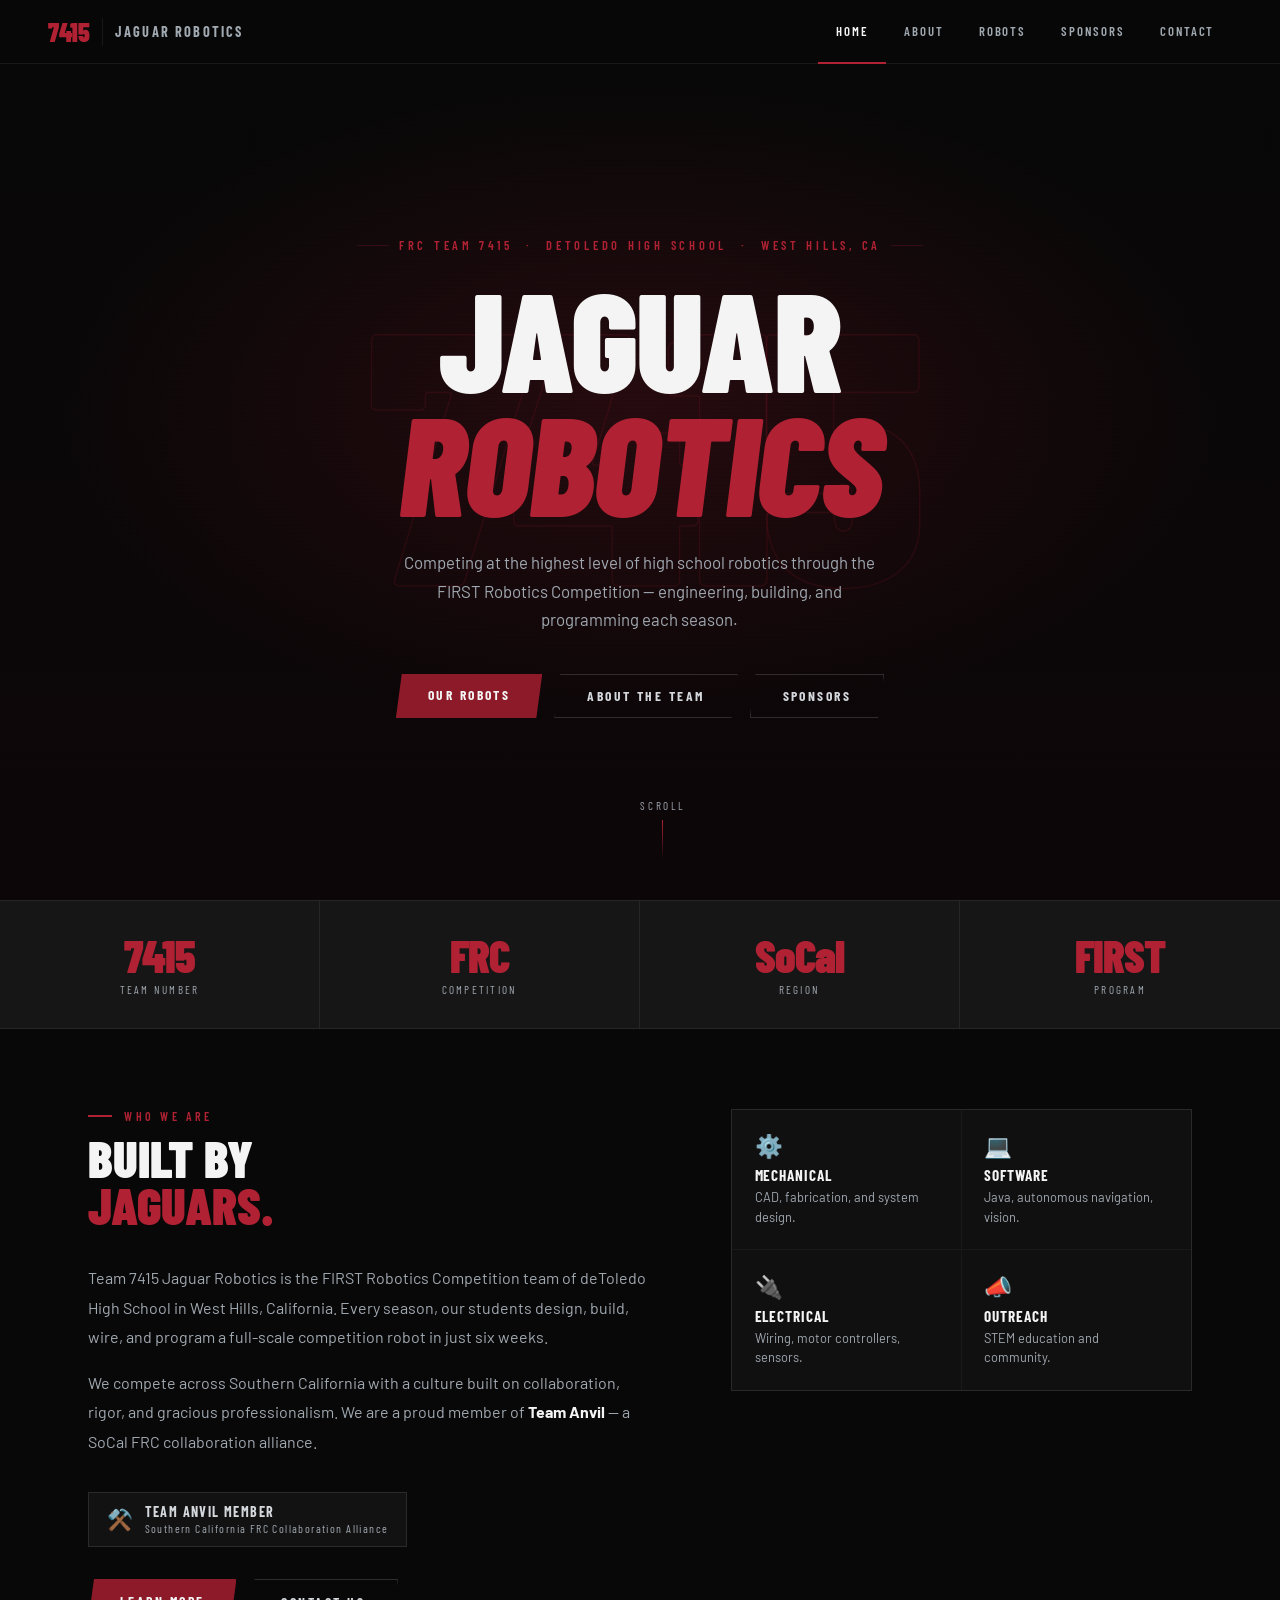
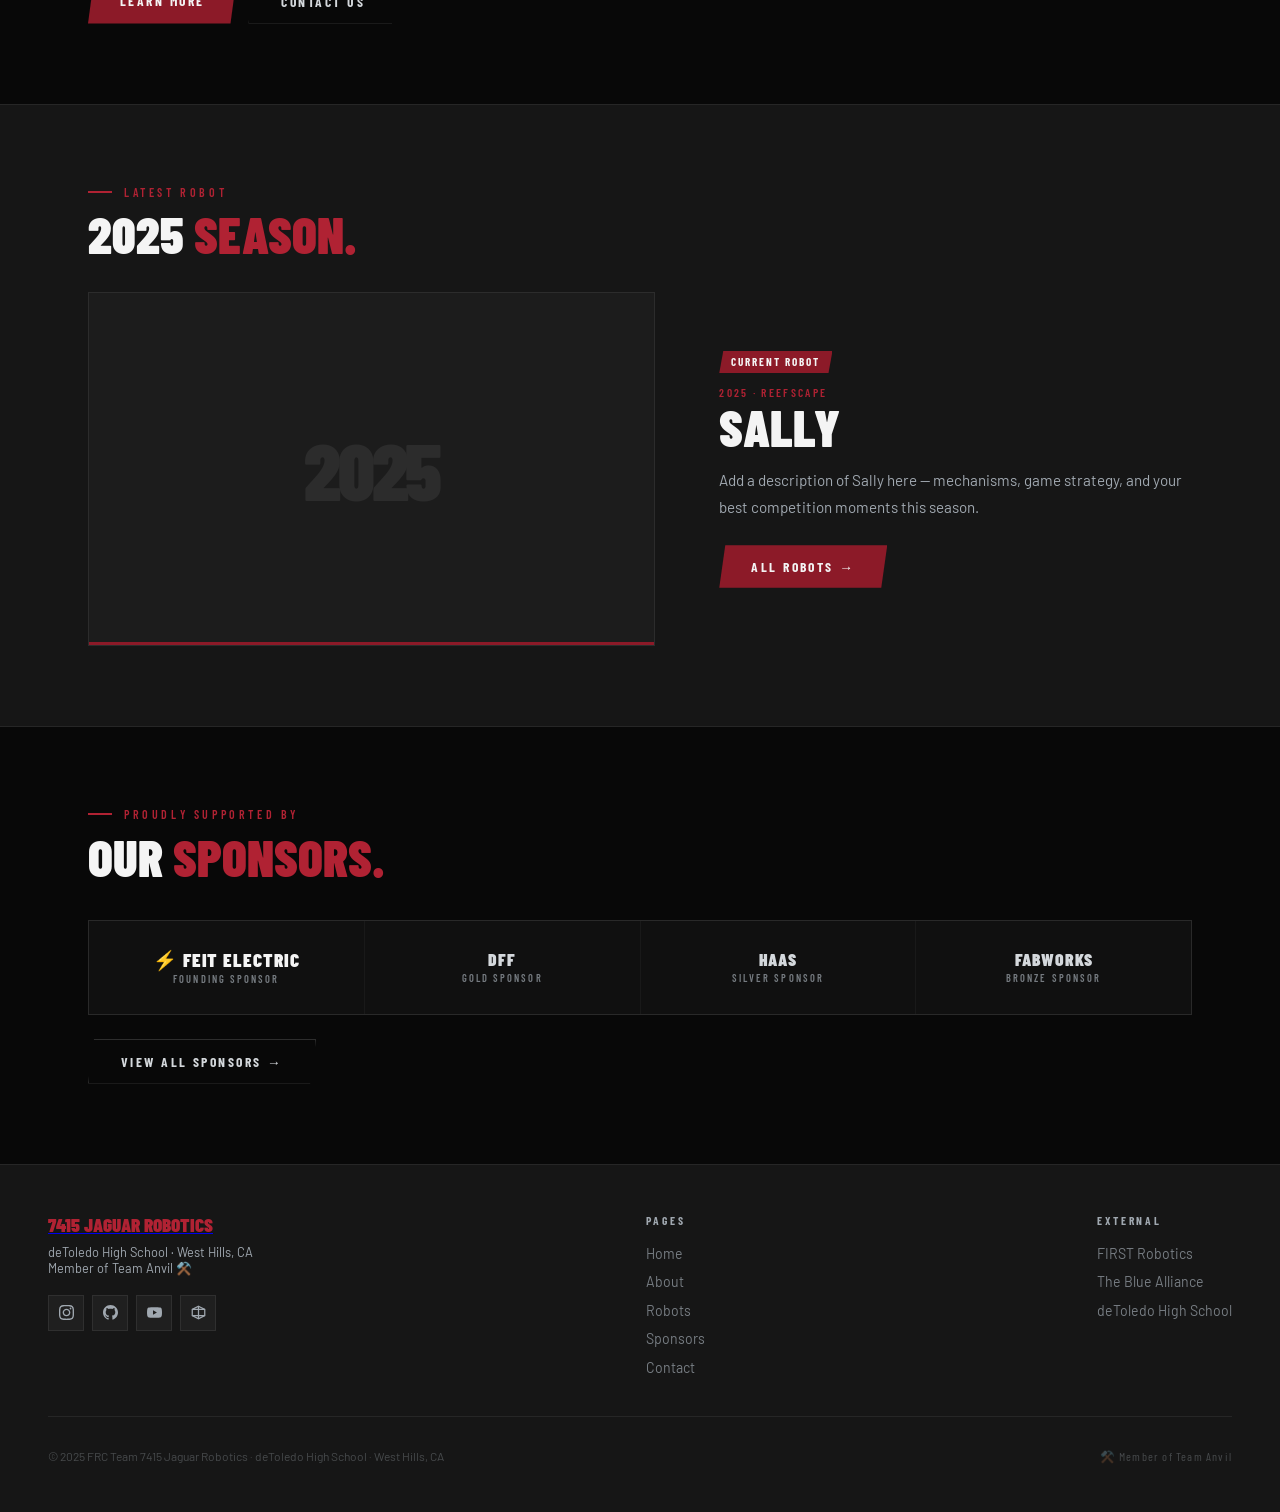
==== index.html @ 2a9f3447 "Add files via upload" ====
<!DOCTYPE html>
<html lang="en">
<head>
  <meta charset="UTF-8"/><meta name="viewport" content="width=device-width,initial-scale=1.0"/>
  <title>Team 7415 | Jaguar Robotics</title>
  <link rel="preconnect" href="https://fonts.googleapis.com">
  <link href="https://fonts.googleapis.com/css2?family=Barlow+Condensed:ital,wght@0,400;0,600;0,700;0,800;0,900;1,700&family=Barlow:wght@400;500;600&display=swap" rel="stylesheet">
  <link rel="stylesheet" href="style.css">
  <style>
    /* HERO */
    #hero { min-height:100vh; display:grid; place-items:center; position:relative; overflow:hidden; padding:8rem 2rem 5rem; }
    .hero-bg { position:absolute; inset:0; background:radial-gradient(ellipse 70% 55% at 50% 45%,rgba(140,26,40,0.22) 0%,transparent 65%),linear-gradient(180deg,#080808 0%,#0d0608 100%); }
    .hero-bg::after { content:''; position:absolute; inset:0; background:repeating-linear-gradient(0deg,transparent,transparent 2px,rgba(0,0,0,0.06) 2px,rgba(0,0,0,0.06) 4px); pointer-events:none; }
    .hero-ghost { position:absolute; top:50%; left:50%; transform:translate(-50%,-52%); font-family:'Barlow Condensed',sans-serif; font-weight:900; font-size:clamp(12rem,28vw,28rem); line-height:1; color:transparent; -webkit-text-stroke:1.5px rgba(140,26,40,0.18); pointer-events:none; user-select:none; letter-spacing:-0.04em; z-index:1; }
    .hero-inner { position:relative; z-index:2; text-align:center; max-width:1000px; }
    .hero-tag { display:inline-flex; align-items:center; gap:0.6rem; font-family:'Barlow Condensed',sans-serif; font-weight:600; font-size:0.78rem; letter-spacing:0.3em; text-transform:uppercase; color:var(--red-bright); margin-bottom:1.4rem; opacity:0; animation:up 0.7s 0.1s forwards; }
    .hero-tag::before,.hero-tag::after { content:''; flex:1; height:1px; background:var(--red-border); min-width:2rem; }
    .hero-h1 { font-family:'Barlow Condensed',sans-serif; font-weight:900; font-size:clamp(4rem,11vw,10rem); line-height:0.88; text-transform:uppercase; letter-spacing:-0.01em; margin-bottom:1.6rem; opacity:0; animation:up 0.7s 0.25s forwards; }
    .hero-h1 em { font-style:italic; color:var(--red-bright); display:block; }
    .hero-sub { font-size:1.05rem; color:var(--silver); max-width:480px; margin:0 auto 2.5rem; line-height:1.7; opacity:0; animation:up 0.7s 0.4s forwards; }
    .hero-btns { display:flex; gap:0.75rem; justify-content:center; flex-wrap:wrap; opacity:0; animation:up 0.7s 0.55s forwards; }
    .hero-scroll { position:absolute; bottom:2.5rem; left:50%; transform:translateX(-50%); display:flex; flex-direction:column; align-items:center; gap:0.5rem; opacity:0; animation:up 0.7s 1.1s forwards; z-index:2; }
    .hero-scroll span { font-family:'Barlow Condensed',sans-serif; font-size:0.7rem; letter-spacing:0.25em; text-transform:uppercase; color:var(--silver); }
    .scroll-line { width:1px; height:40px; background:linear-gradient(to bottom,var(--red-bright),transparent); animation:pulse 2s infinite; }
    @keyframes pulse { 0%,100%{opacity:.3;transform:scaleY(.8)} 50%{opacity:1;transform:scaleY(1)} }

    /* STATS BAR */
    .stats-bar { background:var(--surface); border-top:1px solid var(--line); border-bottom:1px solid var(--line); display:grid; grid-template-columns:repeat(4,1fr); }
    .stat-item { text-align:center; padding:2rem 1rem; border-right:1px solid var(--line); }
    .stat-item:last-child { border-right:none; }
    .stat-n { font-family:'Barlow Condensed',sans-serif; font-weight:900; font-size:2.8rem; color:var(--red-bright); line-height:1; letter-spacing:-0.02em; }
    .stat-l { font-family:'Barlow Condensed',sans-serif; font-size:0.7rem; letter-spacing:0.2em; text-transform:uppercase; color:var(--silver); margin-top:0.3rem; }

    /* ABOUT PREVIEW */
    .about-grid { display:grid; grid-template-columns:1.1fr 0.9fr; gap:5rem; align-items:start; }
    .about-body p { color:var(--silver); line-height:1.85; font-size:1rem; margin-bottom:1rem; }
    .about-body strong { color:var(--white); }
    .anvil-badge { display:inline-flex; align-items:center; gap:0.75rem; background:rgba(255,255,255,0.04); border:1px solid rgba(255,255,255,0.1); padding:0.7rem 1.1rem; margin-top:1.2rem; }
    .anvil-icon { font-size:1.3rem; }
    .anvil-text { font-family:'Barlow Condensed',sans-serif; font-weight:700; font-size:0.88rem; letter-spacing:0.1em; text-transform:uppercase; color:var(--silver-light); line-height:1.2; }
    .anvil-text small { display:block; font-weight:400; font-size:0.73rem; color:var(--silver); text-transform:none; }
    .quick-grid { display:grid; grid-template-columns:1fr 1fr; gap:1px; background:var(--line); border:1px solid var(--line); }
    .qcard { background:var(--dark); padding:1.4rem; transition:background 0.2s; }
    .qcard:hover { background:var(--surface2); }
    .q-icon { font-size:1.4rem; margin-bottom:0.4rem; }
    .q-name { font-family:'Barlow Condensed',sans-serif; font-weight:700; font-size:0.95rem; letter-spacing:0.06em; text-transform:uppercase; color:var(--white); margin-bottom:0.25rem; }
    .q-desc { font-size:0.8rem; color:var(--silver); line-height:1.5; }

    /* FEATURED ROBOT */
    .featured { display:grid; grid-template-columns:1.2fr 1fr; gap:4rem; align-items:center; }
    .feat-photo { width:100%; aspect-ratio:16/10; background:var(--surface2); border:1px solid var(--line); display:flex; align-items:center; justify-content:center; position:relative; overflow:hidden; }
    .feat-lbl { font-family:'Barlow Condensed',sans-serif; font-weight:900; font-size:5rem; color:var(--white); opacity:0.07; letter-spacing:-0.04em; }
    .feat-bar { position:absolute; bottom:0; left:0; right:0; height:3px; background:var(--red); }
    .feat-season { font-family:'Barlow Condensed',sans-serif; font-weight:600; font-size:0.72rem; letter-spacing:0.2em; text-transform:uppercase; color:var(--red-bright); margin-bottom:0.35rem; }
    .feat-name { font-family:'Barlow Condensed',sans-serif; font-weight:900; font-size:clamp(2.2rem,4vw,3.2rem); line-height:0.9; text-transform:uppercase; margin-bottom:1rem; }
    .feat-desc { color:var(--silver); line-height:1.8; font-size:0.95rem; margin-bottom:1.5rem; }
    .feat-badge { display:inline-block; font-family:'Barlow Condensed',sans-serif; font-weight:700; font-size:0.7rem; letter-spacing:0.18em; text-transform:uppercase; background:var(--red); color:var(--white); padding:0.28rem 0.75rem; margin-bottom:0.75rem; clip-path:polygon(4px 0%,100% 0%,calc(100% - 4px) 100%,0% 100%); }

    /* SPONSOR STRIP */
    .sponsor-strip { display:flex; flex-wrap:wrap; gap:1px; background:var(--line); border:1px solid var(--line); margin-top:2.5rem; }
    .sp-chip { background:var(--dark); flex:1; min-width:140px; padding:1.8rem 1rem; display:flex; align-items:center; justify-content:center; transition:background 0.2s; }
    .sp-chip:hover { background:var(--surface2); }

    /* Sponsor logo wordmarks */
    .sp-wordmark { font-family:'Barlow Condensed',sans-serif; font-weight:900; font-size:1.1rem; letter-spacing:0.05em; text-transform:uppercase; color:var(--silver-light); text-align:center; line-height:1.1; }
    .sp-wordmark .sp-sub { display:block; font-size:0.65rem; font-weight:600; letter-spacing:0.2em; color:var(--silver); opacity:0.7; margin-top:0.2rem; }
    .sp-chip.feit .sp-wordmark { color:var(--white); font-size:1.2rem; }
    .sp-chip.feit .sp-wordmark::before { content:'⚡ '; color:var(--red-bright); }

    @media (max-width:900px) {
      .about-grid,.featured { grid-template-columns:1fr; gap:3rem; }
      .stats-bar { grid-template-columns:repeat(2,1fr); }
      .stat-item:nth-child(2) { border-right:none; }
    }
  </style>
</head>
<body>

<section id="hero">
  <div class="hero-bg"></div>
  <div class="hero-ghost">7415</div>
  <div class="hero-inner">
    <div class="hero-tag">FRC Team 7415 &nbsp;·&nbsp; deToledo High School &nbsp;·&nbsp; West Hills, CA</div>
    <h1 class="hero-h1">Jaguar<em>Robotics</em></h1>
    <p class="hero-sub">Competing at the highest level of high school robotics through the FIRST Robotics Competition — engineering, building, and programming each season.</p>
    <div class="hero-btns">
      <a href="robots.html" class="btn btn-red">Our Robots</a>
      <a href="about.html" class="btn btn-ghost">About the Team</a>
      <a href="sponsors.html" class="btn btn-ghost">Sponsors</a>
    </div>
  </div>
  <div class="hero-scroll"><span>Scroll</span><div class="scroll-line"></div></div>
</section>

<div class="stats-bar">
  <div class="stat-item"><div class="stat-n">7415</div><div class="stat-l">Team Number</div></div>
  <div class="stat-item"><div class="stat-n">FRC</div><div class="stat-l">Competition</div></div>
  <div class="stat-item"><div class="stat-n">SoCal</div><div class="stat-l">Region</div></div>
  <div class="stat-item"><div class="stat-n">FIRST</div><div class="stat-l">Program</div></div>
</div>

<!-- ABOUT PREVIEW -->
<div class="section">
  <div class="wrap">
    <div class="about-grid">
      <div class="reveal">
        <p class="eyebrow">Who We Are</p>
        <h2 class="sh">Built by<br><span class="r">Jaguars.</span></h2>
        <br>
        <div class="about-body">
          <p>Team 7415 Jaguar Robotics is the FIRST Robotics Competition team of deToledo High School in West Hills, California. Every season, our students design, build, wire, and program a full-scale competition robot in just six weeks.</p>
          <p>We compete across Southern California with a culture built on collaboration, rigor, and gracious professionalism. We are a proud member of <strong>Team Anvil</strong> — a SoCal FRC collaboration alliance.</p>
          <div class="anvil-badge">
            <div class="anvil-icon">⚒️</div>
            <div class="anvil-text">Team Anvil Member<small>Southern California FRC Collaboration Alliance</small></div>
          </div>
        </div>
        <div style="display:flex;gap:0.75rem;margin-top:2rem;flex-wrap:wrap;">
          <a href="about.html" class="btn btn-red">Learn More</a>
          <a href="contact.html" class="btn btn-ghost">Contact Us</a>
        </div>
      </div>
      <div class="quick-grid reveal">
        <div class="qcard"><div class="q-icon">⚙️</div><div class="q-name">Mechanical</div><div class="q-desc">CAD, fabrication, and system design.</div></div>
        <div class="qcard"><div class="q-icon">💻</div><div class="q-name">Software</div><div class="q-desc">Java, autonomous navigation, vision.</div></div>
        <div class="qcard"><div class="q-icon">🔌</div><div class="q-name">Electrical</div><div class="q-desc">Wiring, motor controllers, sensors.</div></div>
        <div class="qcard"><div class="q-icon">📣</div><div class="q-name">Outreach</div><div class="q-desc">STEM education and community.</div></div>
      </div>
    </div>
  </div>
</div>

<!-- FEATURED ROBOT -->
<div class="section alt">
  <div class="wrap">
    <div class="reveal">
      <p class="eyebrow">Latest Robot</p>
      <h2 class="sh">2025 <span class="r">Season.</span></h2>
    </div>
    <br>
    <div class="featured reveal">
      <div class="feat-photo"><div class="feat-lbl">2025</div><div class="feat-bar"></div></div>
      <div>
        <span class="feat-badge">Current Robot</span>
        <div class="feat-season">2025 · Reefscape</div>
        <div class="feat-name">Sally</div>
        <p class="feat-desc">Add a description of Sally here — mechanisms, game strategy, and your best competition moments this season.</p>
        <a href="robots.html" class="btn btn-red">All Robots →</a>
      </div>
    </div>
  </div>
</div>

<!-- SPONSOR STRIP -->
<div class="section">
  <div class="wrap">
    <div class="reveal">
      <p class="eyebrow">Proudly Supported By</p>
      <h2 class="sh">Our <span class="r">Sponsors.</span></h2>
    </div>
    <div class="sponsor-strip reveal">
      <div class="sp-chip feit">
        <div class="sp-wordmark">FEIT Electric<span class="sp-sub">Founding Sponsor</span></div>
      </div>
      <div class="sp-chip">
        <div class="sp-wordmark">DFF<span class="sp-sub">Gold Sponsor</span></div>
      </div>
      <div class="sp-chip">
        <div class="sp-wordmark">Haas<span class="sp-sub">Silver Sponsor</span></div>
      </div>
      <div class="sp-chip">
        <div class="sp-wordmark">Fabworks<span class="sp-sub">Bronze Sponsor</span></div>
      </div>
    </div>
    <div style="margin-top:1.5rem">
      <a href="sponsors.html" class="btn btn-ghost">View All Sponsors →</a>
    </div>
  </div>
</div>

<script src="shared.js"></script>
</body>
</html>
---- style.css ----
/* ─── TOKENS ─── */
:root {
  --red: #8C1A28; --red-bright: #B02233;
  --red-dim: rgba(140,26,40,0.15); --red-border: rgba(140,26,40,0.3);
  --silver: #A0A8B0; --silver-light: #D4D8DC;
  --black: #080808; --dark: #101010; --surface: #161616; --surface2: #1C1C1C;
  --white: #F4F4F4; --line: rgba(255,255,255,0.07);
  --gold: #C9A84C;
}
*, *::before, *::after { margin: 0; padding: 0; box-sizing: border-box; }
html { scroll-behavior: smooth; }
body { font-family: 'Barlow', sans-serif; background: var(--black); color: var(--white); overflow-x: hidden; }

/* ─── NAV ─── */
nav {
  position: fixed; top: 0; left: 0; right: 0; z-index: 200;
  height: 64px; display: flex; align-items: center; justify-content: space-between;
  padding: 0 3rem; background: rgba(8,8,8,0.96); backdrop-filter: blur(20px);
  border-bottom: 1px solid var(--line);
}
.nav-left { display: flex; align-items: center; gap: 0.75rem; text-decoration: none; }
.nav-logo-img { height: 36px; width: auto; object-fit: contain; }
.nav-sep { width: 1px; height: 28px; background: var(--line); }
.nav-name { font-family: 'Barlow Condensed', sans-serif; font-weight: 700; font-size: 0.9rem; letter-spacing: 0.15em; text-transform: uppercase; color: var(--silver); }
.nav-links { display: flex; list-style: none; }
.nav-links a {
  font-family: 'Barlow Condensed', sans-serif; font-weight: 600; font-size: 0.8rem;
  letter-spacing: 0.15em; text-transform: uppercase; color: var(--silver);
  text-decoration: none; padding: 0 1.1rem; height: 64px; display: flex; align-items: center;
  border-bottom: 2px solid transparent; transition: color 0.2s, border-color 0.2s;
}
.nav-links a:hover, .nav-links a.active { color: var(--white); border-bottom-color: var(--red-bright); }
.nav-mobile-btn { display: none; background: none; border: none; color: var(--silver); font-size: 1.5rem; cursor: pointer; }

/* ─── PAGE HEADER ─── */
.page-header { padding: 9rem 3rem 4.5rem; max-width: 1200px; margin: 0 auto; border-bottom: 1px solid var(--line); }
.page-header h1 { font-family: 'Barlow Condensed', sans-serif; font-weight: 900; font-size: clamp(3.5rem, 7vw, 6rem); line-height: 0.9; text-transform: uppercase; }
.page-header h1 .r { color: var(--red-bright); }

/* ─── SHARED ─── */
.wrap { max-width: 1200px; margin: 0 auto; padding: 0 3rem; }
.section { padding: 5rem 0; }
.section.alt { background: var(--surface); border-top: 1px solid var(--line); border-bottom: 1px solid var(--line); }

.eyebrow { font-family: 'Barlow Condensed', sans-serif; font-weight: 600; font-size: 0.75rem; letter-spacing: 0.3em; text-transform: uppercase; color: var(--red-bright); margin-bottom: 0.7rem; display: flex; align-items: center; gap: 0.75rem; }
.eyebrow::before { content: ''; width: 24px; height: 2px; background: var(--red-bright); flex-shrink: 0; }
.sh { font-family: 'Barlow Condensed', sans-serif; font-weight: 900; font-size: clamp(2.5rem, 4vw, 3.8rem); line-height: 0.92; text-transform: uppercase; margin-bottom: 1rem; }
.sh .r { color: var(--red-bright); }

/* ─── BUTTONS ─── */
.btn { font-family: 'Barlow Condensed', sans-serif; font-weight: 700; font-size: 0.85rem; letter-spacing: 0.18em; text-transform: uppercase; padding: 0.8rem 2rem; text-decoration: none; cursor: pointer; border: none; transition: all 0.2s; clip-path: polygon(6px 0%,100% 0%,calc(100% - 6px) 100%,0% 100%); display: inline-block; }
.btn-red { background: var(--red); color: var(--white); }
.btn-red:hover { background: var(--red-bright); transform: translateY(-2px); }
.btn-ghost { background: transparent; color: var(--silver-light); border: 1px solid rgba(255,255,255,0.15); }
.btn-ghost:hover { border-color: var(--red-bright); color: var(--white); transform: translateY(-2px); }

/* ─── FOOTER ─── */
footer { background: var(--surface); border-top: 1px solid var(--line); padding: 3rem; }
.footer-inner { max-width: 1200px; margin: 0 auto; }
.footer-top { display: flex; justify-content: space-between; align-items: flex-start; flex-wrap: wrap; gap: 2.5rem; padding-bottom: 2.5rem; border-bottom: 1px solid var(--line); margin-bottom: 2rem; }
.footer-logo-img { height: 32px; width: auto; object-fit: contain; filter: brightness(0) invert(1); opacity: 0.7; }
.footer-tagline { font-size: 0.8rem; color: var(--silver); margin-top: 0.5rem; }
.footer-socials { display: flex; gap: 0.5rem; margin-top: 1.2rem; }
.social-btn { width: 36px; height: 36px; background: rgba(255,255,255,0.04); border: 1px solid var(--line); display: flex; align-items: center; justify-content: center; text-decoration: none; color: var(--silver); transition: all 0.2s; }
.social-btn:hover { background: var(--red-dim); border-color: var(--red-border); color: var(--white); }
.footer-nav-group h4 { font-family: 'Barlow Condensed', sans-serif; font-weight: 700; font-size: 0.72rem; letter-spacing: 0.25em; text-transform: uppercase; color: var(--silver); margin-bottom: 1rem; }
.footer-nav-group ul { list-style: none; display: flex; flex-direction: column; gap: 0.6rem; }
.footer-nav-group a { font-size: 0.88rem; color: rgba(160,168,176,0.7); text-decoration: none; transition: color 0.2s; }
.footer-nav-group a:hover { color: var(--white); }
.footer-bottom { display: flex; justify-content: space-between; align-items: center; flex-wrap: wrap; gap: 1rem; }
.footer-copy { font-size: 0.75rem; color: rgba(160,168,176,0.35); }
.footer-anvil { font-family: 'Barlow Condensed', sans-serif; font-size: 0.75rem; letter-spacing: 0.1em; color: rgba(160,168,176,0.35); }

/* ─── REVEAL ─── */
.reveal { opacity: 0; transform: translateY(28px); transition: opacity 0.65s ease, transform 0.65s ease; }
.reveal.in { opacity: 1; transform: none; }
@keyframes up { from{opacity:0;transform:translateY(20px)} to{opacity:1;transform:none} }

/* ─── RESPONSIVE ─── */
@media (max-width: 900px) {
  nav { padding: 0 1.5rem; }
  .nav-links { display: none; position: absolute; top: 64px; left: 0; right: 0; background: rgba(8,8,8,0.98); flex-direction: column; border-bottom: 1px solid var(--line); }
  .nav-links.open { display: flex; }
  .nav-links a { height: 50px; padding: 0 1.5rem; border-bottom: 1px solid var(--line); border-left: 3px solid transparent; }
  .nav-links a.active, .nav-links a:hover { border-left-color: var(--red-bright); border-bottom-color: var(--line); }
  .nav-mobile-btn { display: block; }
  .wrap { padding: 0 1.5rem; }
  .page-header { padding: 8rem 1.5rem 4rem; }
  .footer-top { flex-direction: column; }
  .footer-bottom { flex-direction: column; align-items: flex-start; }
}
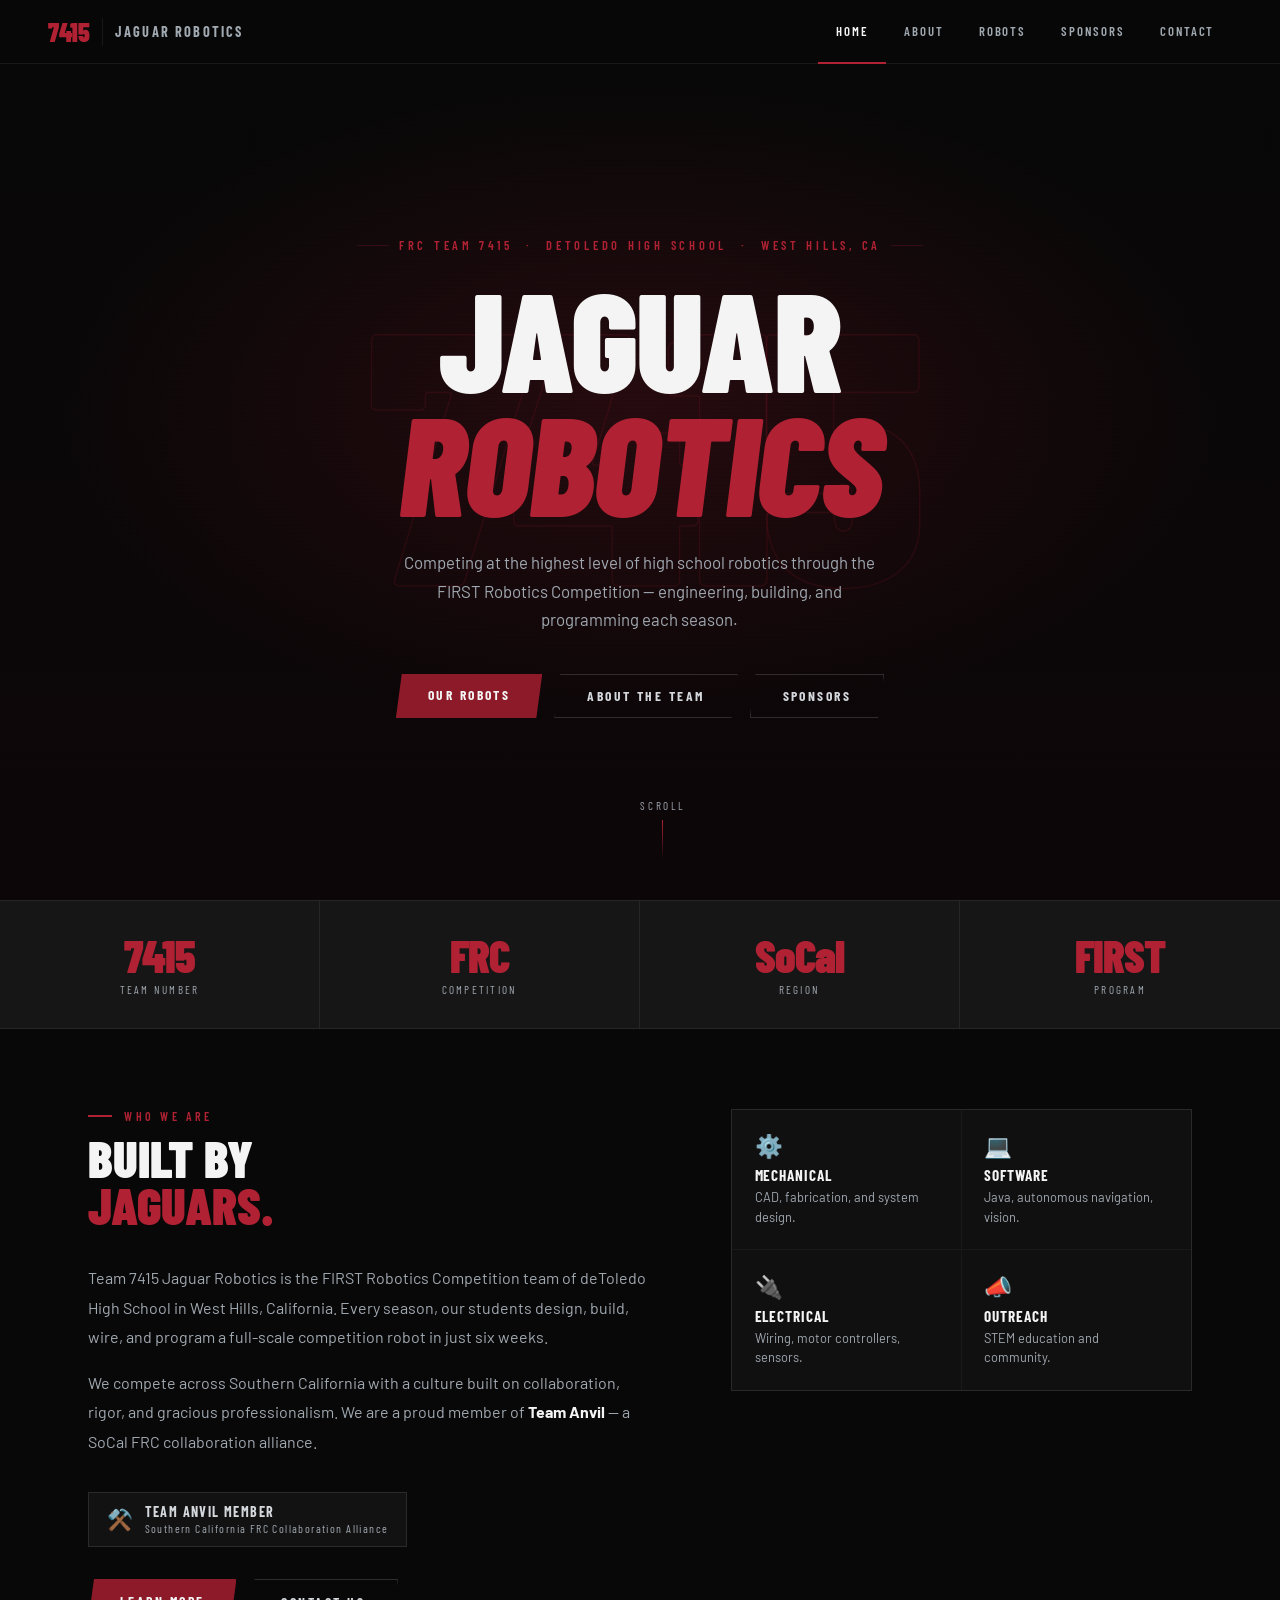
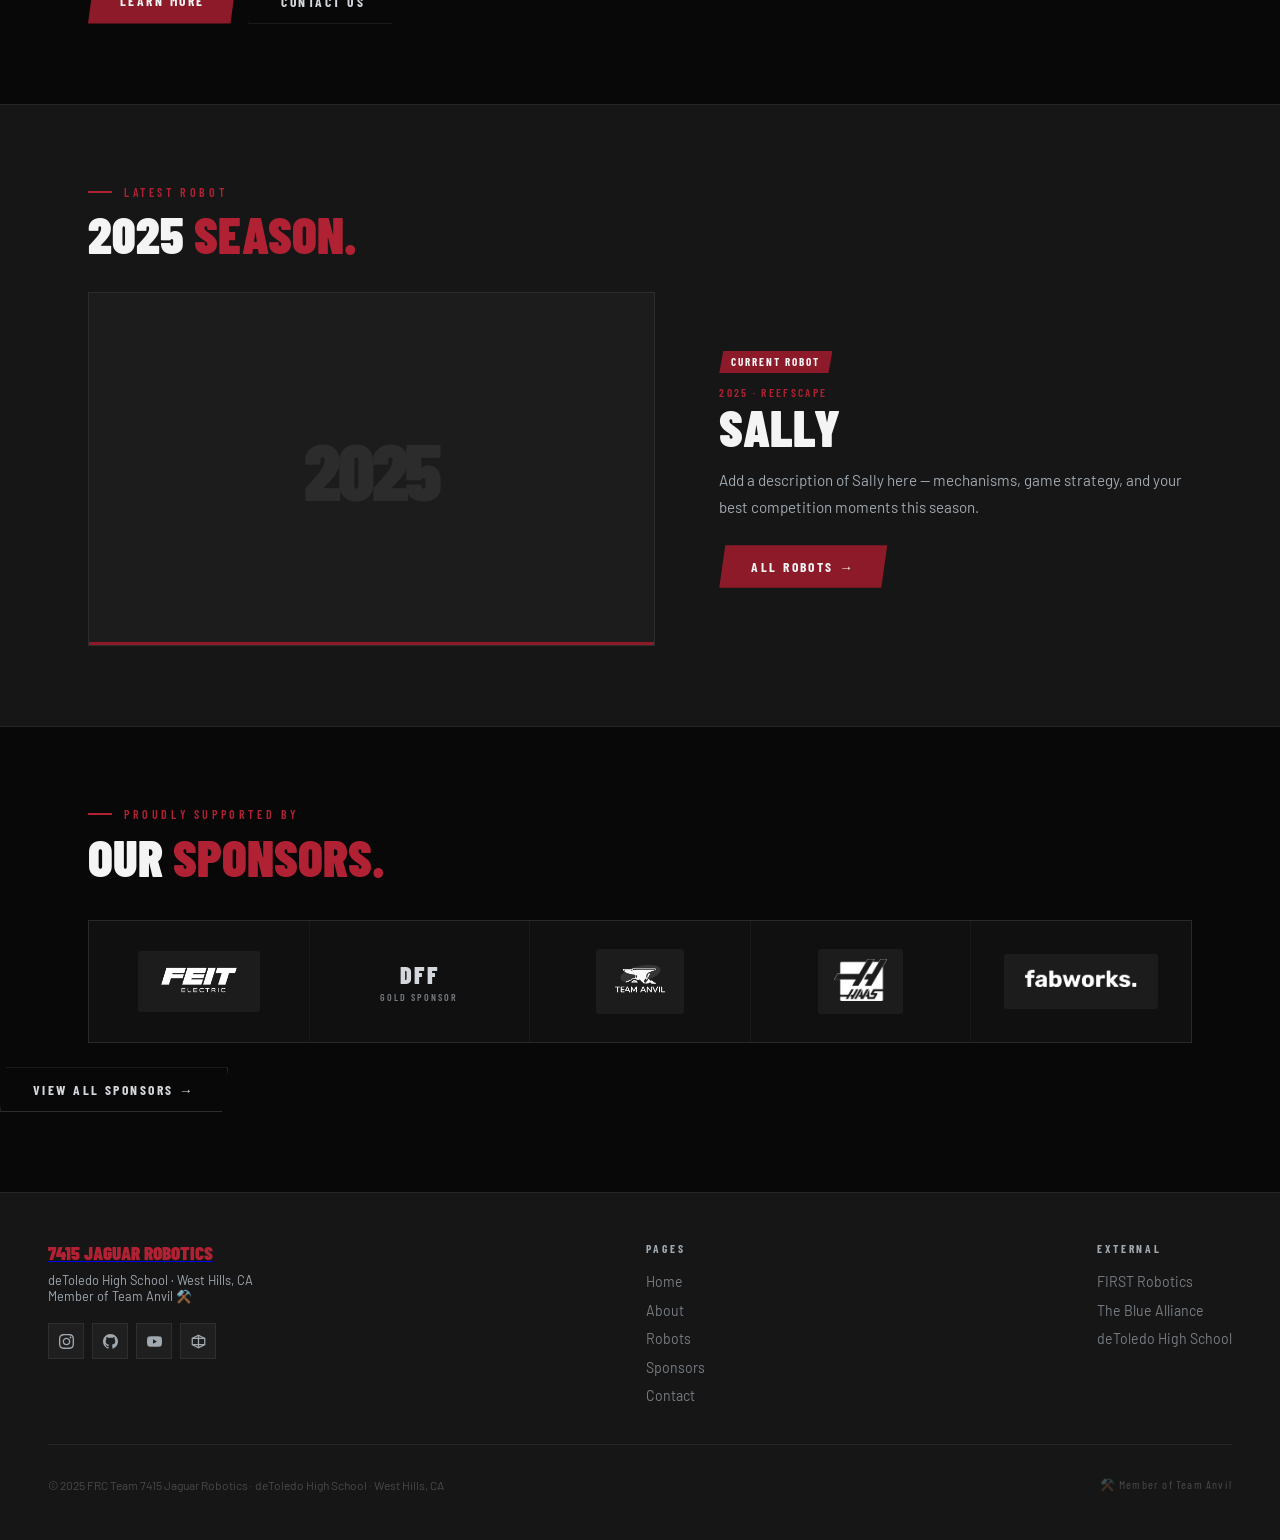
==== commit 3379676a: "Add files via upload" ====
--- a/index.html
+++ b/index.html
@@ -159,18 +159,22 @@
       <h2 class="sh">Our <span class="r">Sponsors.</span></h2>
     </div>
     <div class="sponsor-strip reveal">
-      <div class="sp-chip feit">
-        <div class="sp-wordmark">FEIT Electric<span class="sp-sub">Founding Sponsor</span></div>
+      <div class="sp-chip" style="background:var(--dark)">
+        <div style="background:rgba(255,255,255,0.05);border-radius:3px;padding:0.6rem 1rem"><img src="[data-uri]" alt="FEIT Electric" style="max-height:38px;max-width:150px;object-fit:contain"></div>
       </div>
-      <div class="sp-chip">
-        <div class="sp-wordmark">DFF<span class="sp-sub">Gold Sponsor</span></div>
+      <div class="sp-chip" style="background:var(--dark)">
+        <div style="font-family:'Barlow Condensed',sans-serif;font-weight:900;font-size:1.5rem;letter-spacing:0.1em;color:var(--silver-light);text-align:center">DFF<span style="display:block;font-size:0.62rem;font-weight:600;letter-spacing:0.2em;color:var(--silver);opacity:0.7;margin-top:0.15rem;text-transform:uppercase">Gold Sponsor</span></div>
       </div>
-      <div class="sp-chip">
-        <div class="sp-wordmark">Haas<span class="sp-sub">Silver Sponsor</span></div>
+      <div class="sp-chip" style="background:var(--dark)">
+        <div style="background:rgba(255,255,255,0.05);border-radius:3px;padding:0.6rem 1rem"><img src="[data-uri]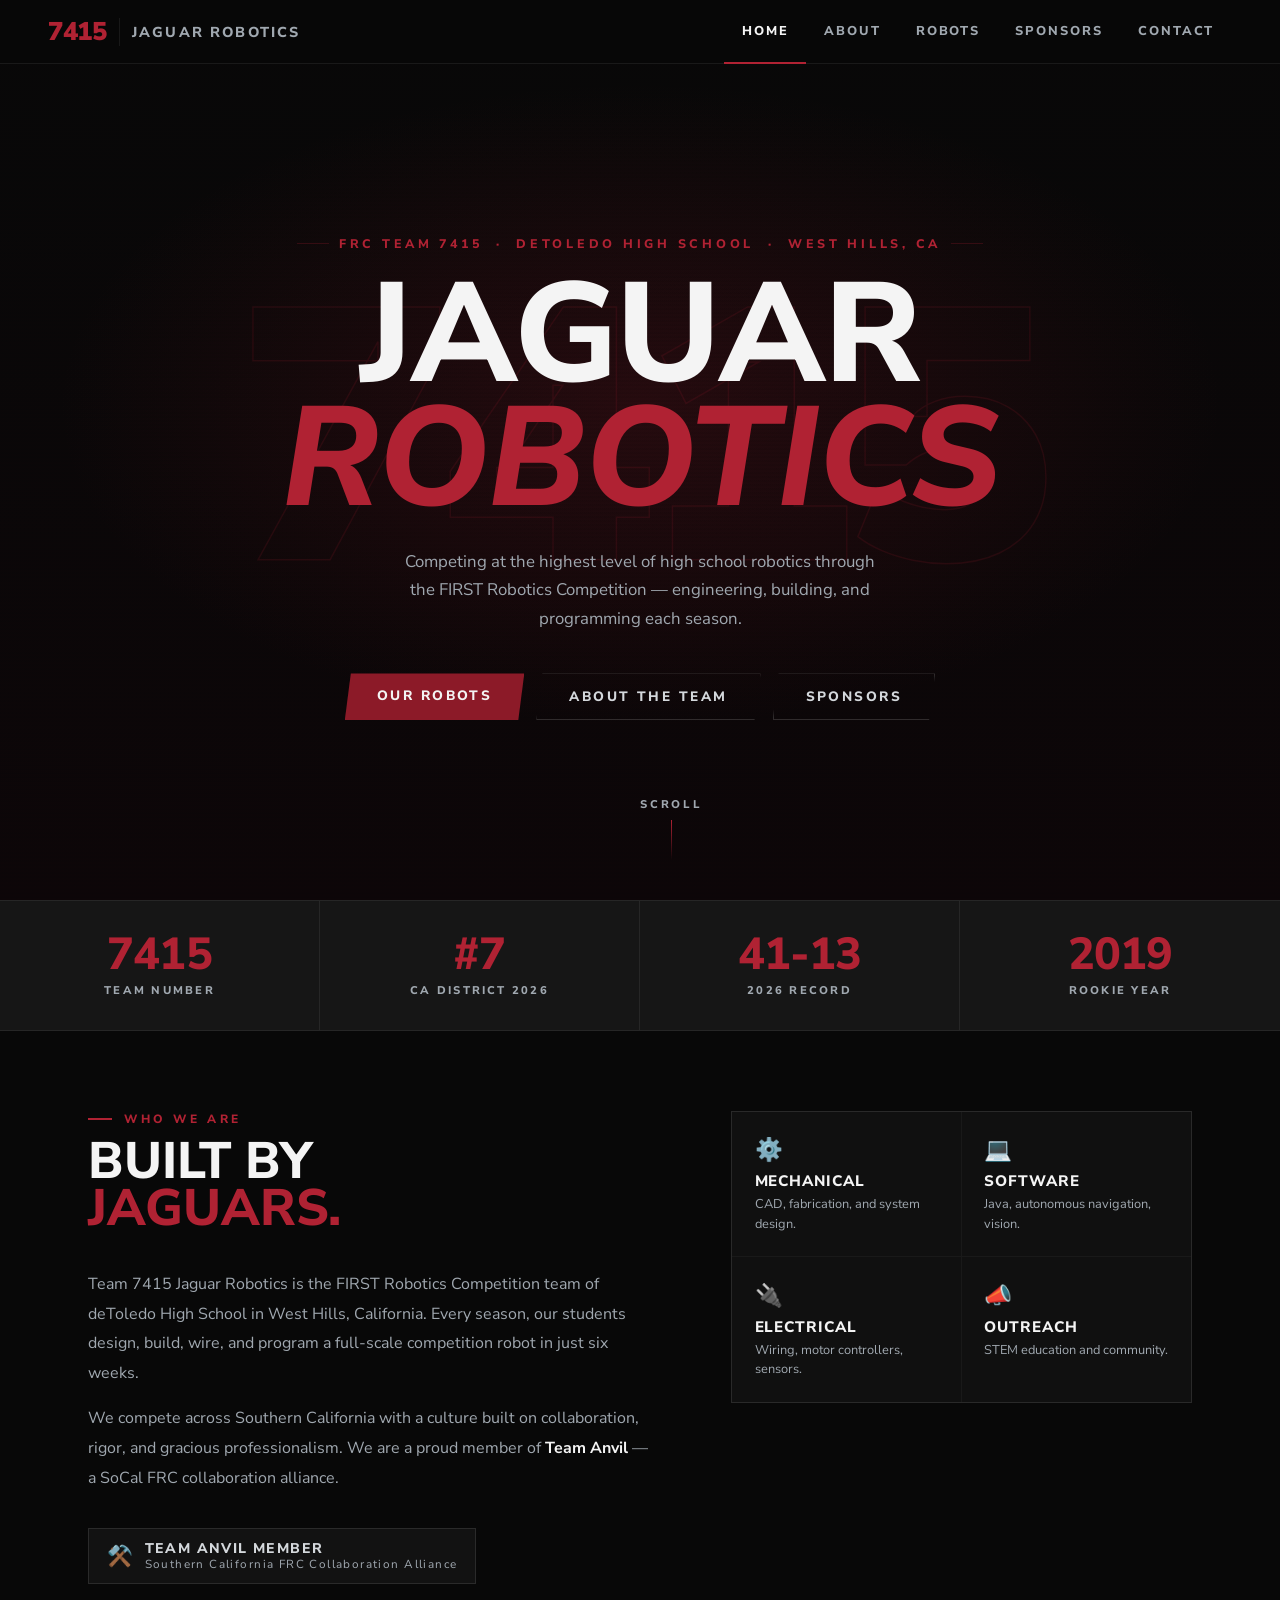
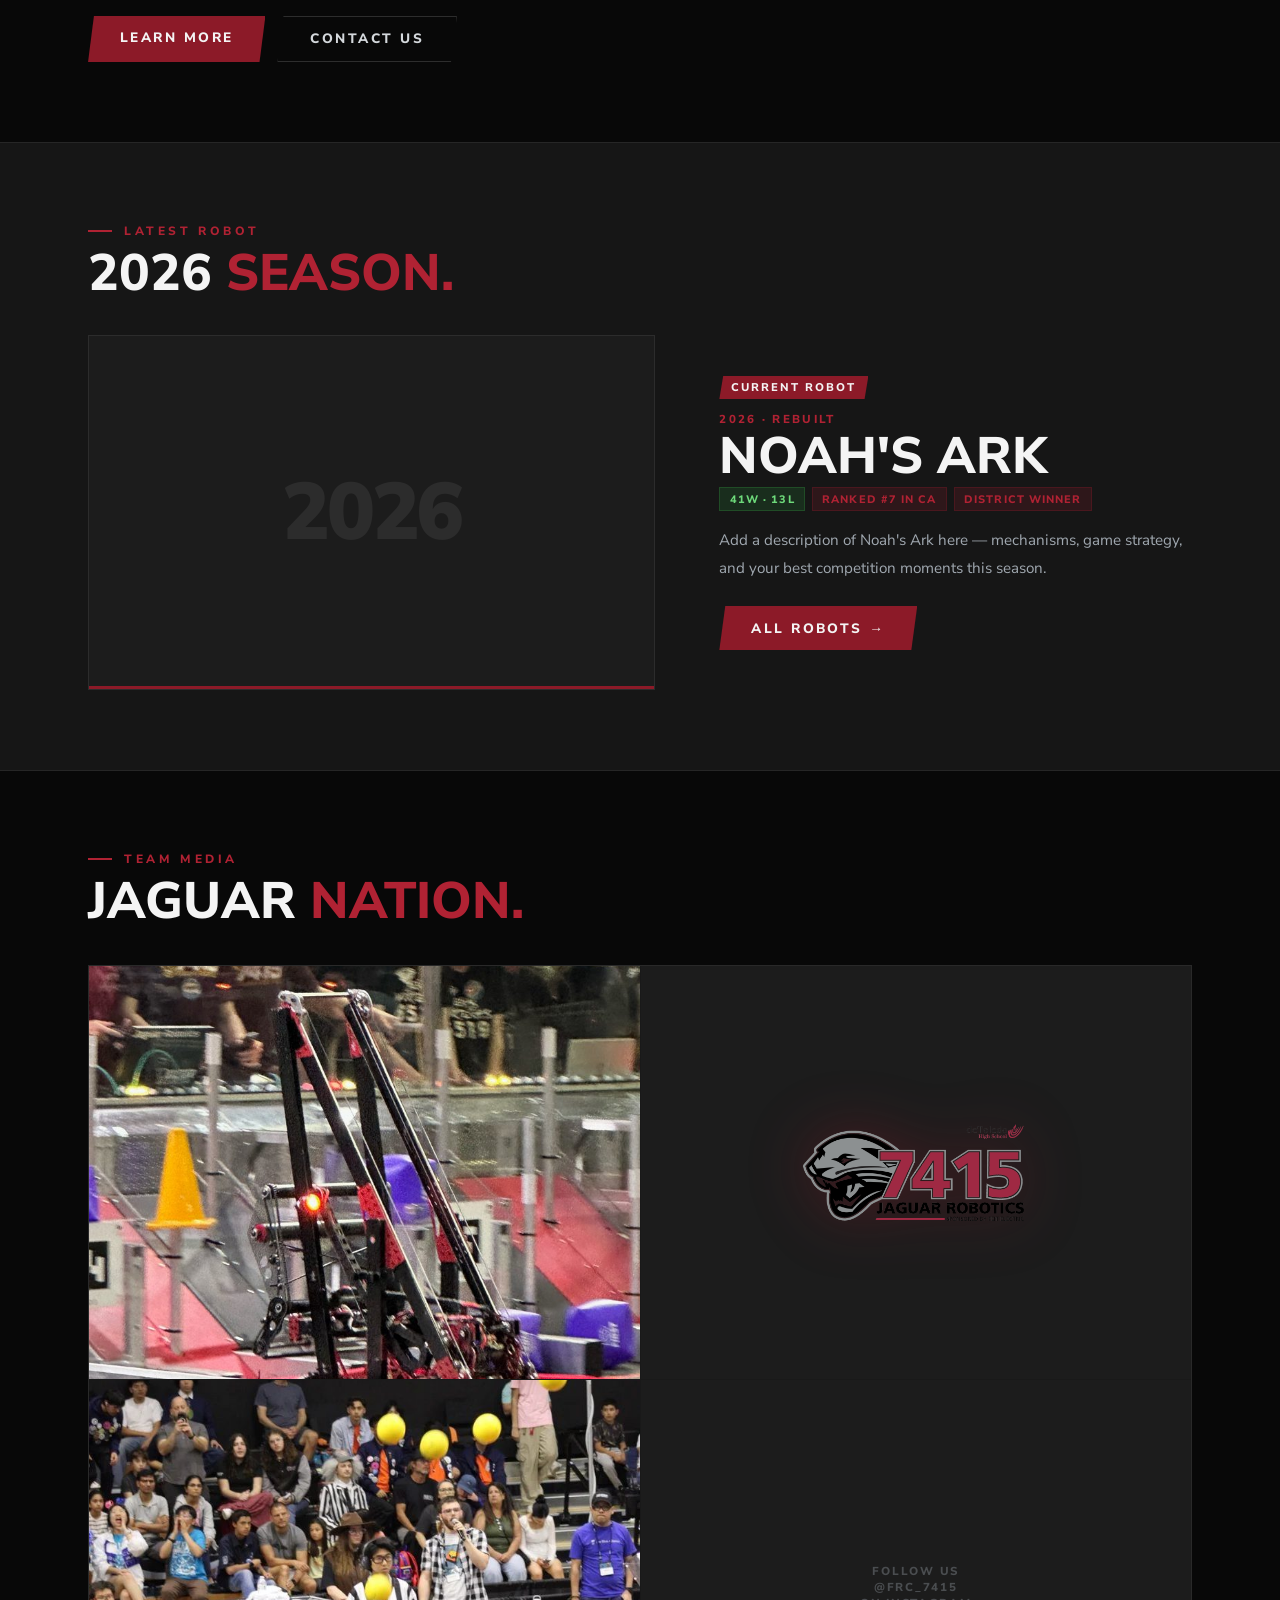
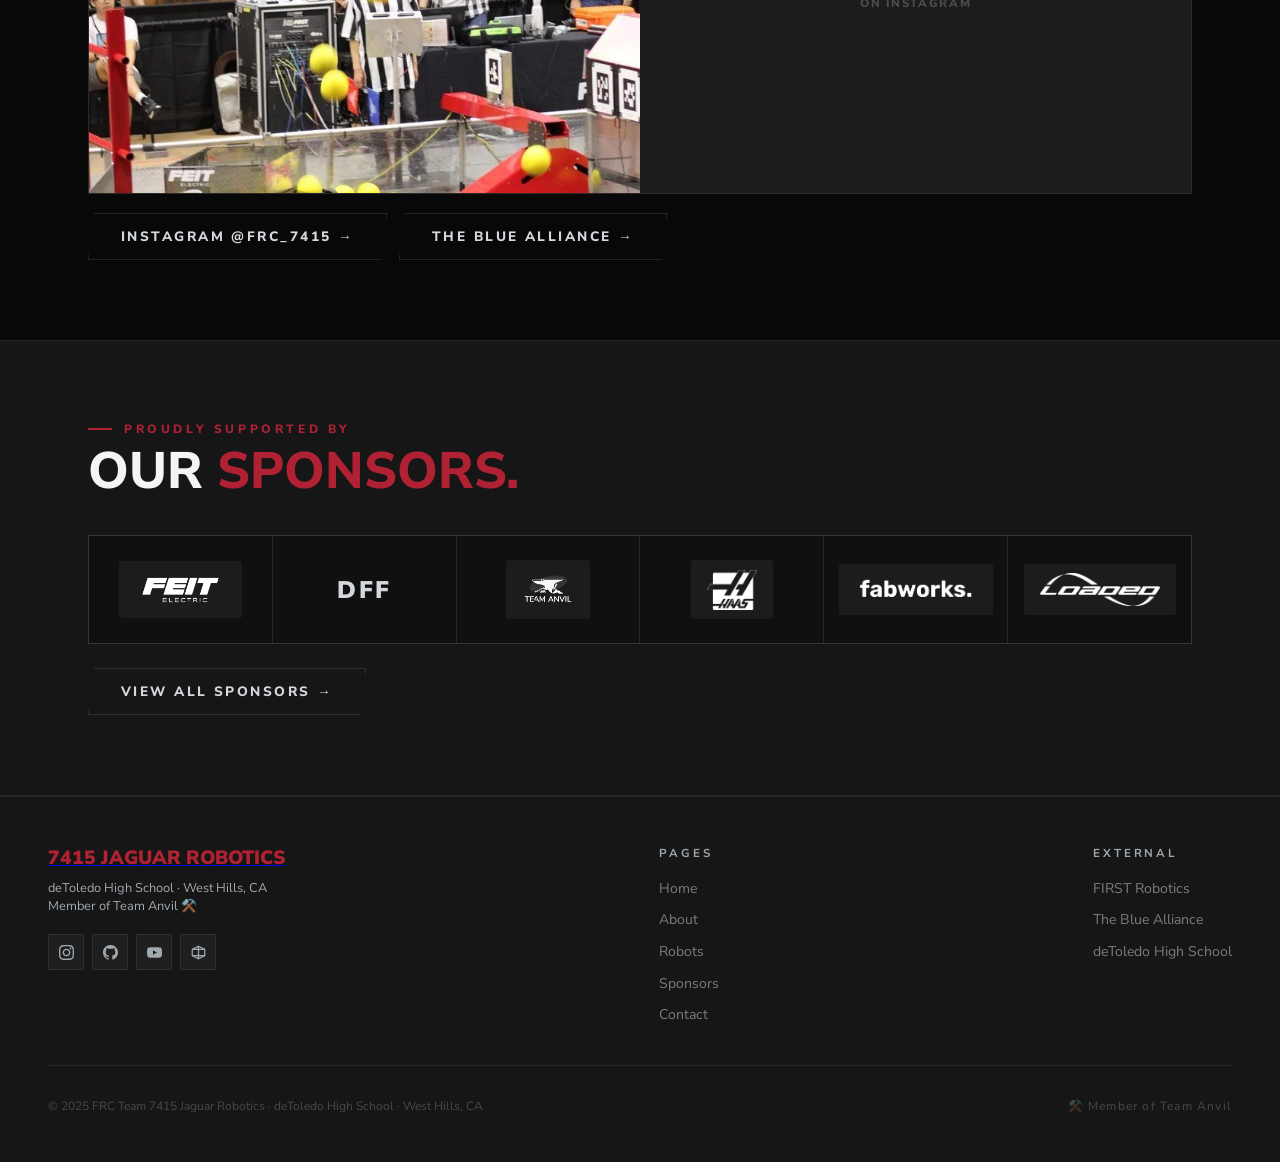
==== commit e95f4980: "Add files via upload" ====
--- a/index.html
+++ b/index.html
@@ -1,81 +1,86 @@
 <!DOCTYPE html>
 <html lang="en">
 <head>
-  <meta charset="UTF-8"/><meta name="viewport" content="width=device-width,initial-scale=1.0"/>
+  <meta charset="UTF-8"/>
   <title>Team 7415 | Jaguar Robotics</title>
+  <link rel="icon" type="image/png" href="[data-uri]">
   <link rel="preconnect" href="https://fonts.googleapis.com">
-  <link href="https://fonts.googleapis.com/css2?family=Barlow+Condensed:ital,wght@0,400;0,600;0,700;0,800;0,900;1,700&family=Barlow:wght@400;500;600&display=swap" rel="stylesheet">
+  <link href="https://fonts.googleapis.com/css2?family=Nunito+Sans:ital,wght@0,400;0,600;0,700;0,800;0,900;1,800;1,900&display=swap" rel="stylesheet">
   <link rel="stylesheet" href="style.css">
   <style>
-    /* HERO */
+    
+    body, * { font-family: 'Nunito Sans', 'Frutiger', 'Trebuchet MS', Arial, sans-serif !important; }
+    h1,h2,h3,.sh,.nav-num,.nav-name,.nav-links a,.stat-n,.stat-l,.btn,.feat-name,
+    .rname,.sub-name,.tier-pill,.eyebrow,.hero-h1,.hero-tag,.hero-scroll span,
+    .page-header h1,.anvil-text,.q-name,.footer-logo,.clabel,.fg label,
+    .feat-season,.rseason,.feat-badge { font-weight:800 !important; }
     #hero { min-height:100vh; display:grid; place-items:center; position:relative; overflow:hidden; padding:8rem 2rem 5rem; }
     .hero-bg { position:absolute; inset:0; background:radial-gradient(ellipse 70% 55% at 50% 45%,rgba(140,26,40,0.22) 0%,transparent 65%),linear-gradient(180deg,#080808 0%,#0d0608 100%); }
     .hero-bg::after { content:''; position:absolute; inset:0; background:repeating-linear-gradient(0deg,transparent,transparent 2px,rgba(0,0,0,0.06) 2px,rgba(0,0,0,0.06) 4px); pointer-events:none; }
-    .hero-ghost { position:absolute; top:50%; left:50%; transform:translate(-50%,-52%); font-family:'Barlow Condensed',sans-serif; font-weight:900; font-size:clamp(12rem,28vw,28rem); line-height:1; color:transparent; -webkit-text-stroke:1.5px rgba(140,26,40,0.18); pointer-events:none; user-select:none; letter-spacing:-0.04em; z-index:1; }
+    .hero-ghost { position:absolute; top:50%; left:50%; transform:translate(-50%,-52%); font-weight:900; font-size:clamp(12rem,28vw,28rem); line-height:1; color:transparent; -webkit-text-stroke:1.5px rgba(140,26,40,0.18); pointer-events:none; user-select:none; letter-spacing:-0.04em; z-index:1; }
     .hero-inner { position:relative; z-index:2; text-align:center; max-width:1000px; }
-    .hero-tag { display:inline-flex; align-items:center; gap:0.6rem; font-family:'Barlow Condensed',sans-serif; font-weight:600; font-size:0.78rem; letter-spacing:0.3em; text-transform:uppercase; color:var(--red-bright); margin-bottom:1.4rem; opacity:0; animation:up 0.7s 0.1s forwards; }
+    .hero-tag { display:inline-flex; align-items:center; gap:0.6rem; font-weight:800; font-size:0.78rem; letter-spacing:0.3em; text-transform:uppercase; color:var(--red-bright); margin-bottom:1.4rem; opacity:0; animation:up 0.7s 0.1s forwards; }
     .hero-tag::before,.hero-tag::after { content:''; flex:1; height:1px; background:var(--red-border); min-width:2rem; }
-    .hero-h1 { font-family:'Barlow Condensed',sans-serif; font-weight:900; font-size:clamp(4rem,11vw,10rem); line-height:0.88; text-transform:uppercase; letter-spacing:-0.01em; margin-bottom:1.6rem; opacity:0; animation:up 0.7s 0.25s forwards; }
+    .hero-h1 { font-weight:900; font-size:clamp(4rem,11vw,10rem); line-height:0.88; text-transform:uppercase; letter-spacing:-0.01em; margin-bottom:1.6rem; opacity:0; animation:up 0.7s 0.25s forwards; }
     .hero-h1 em { font-style:italic; color:var(--red-bright); display:block; }
     .hero-sub { font-size:1.05rem; color:var(--silver); max-width:480px; margin:0 auto 2.5rem; line-height:1.7; opacity:0; animation:up 0.7s 0.4s forwards; }
     .hero-btns { display:flex; gap:0.75rem; justify-content:center; flex-wrap:wrap; opacity:0; animation:up 0.7s 0.55s forwards; }
     .hero-scroll { position:absolute; bottom:2.5rem; left:50%; transform:translateX(-50%); display:flex; flex-direction:column; align-items:center; gap:0.5rem; opacity:0; animation:up 0.7s 1.1s forwards; z-index:2; }
-    .hero-scroll span { font-family:'Barlow Condensed',sans-serif; font-size:0.7rem; letter-spacing:0.25em; text-transform:uppercase; color:var(--silver); }
+    .hero-scroll span { font-weight:800; font-size:0.7rem; letter-spacing:0.25em; text-transform:uppercase; color:var(--silver); }
     .scroll-line { width:1px; height:40px; background:linear-gradient(to bottom,var(--red-bright),transparent); animation:pulse 2s infinite; }
     @keyframes pulse { 0%,100%{opacity:.3;transform:scaleY(.8)} 50%{opacity:1;transform:scaleY(1)} }
-
-    /* STATS BAR */
     .stats-bar { background:var(--surface); border-top:1px solid var(--line); border-bottom:1px solid var(--line); display:grid; grid-template-columns:repeat(4,1fr); }
     .stat-item { text-align:center; padding:2rem 1rem; border-right:1px solid var(--line); }
     .stat-item:last-child { border-right:none; }
-    .stat-n { font-family:'Barlow Condensed',sans-serif; font-weight:900; font-size:2.8rem; color:var(--red-bright); line-height:1; letter-spacing:-0.02em; }
-    .stat-l { font-family:'Barlow Condensed',sans-serif; font-size:0.7rem; letter-spacing:0.2em; text-transform:uppercase; color:var(--silver); margin-top:0.3rem; }
-
-    /* ABOUT PREVIEW */
+    .stat-n { font-weight:900; font-size:2.8rem; color:var(--red-bright); line-height:1; letter-spacing:-0.02em; }
+    .stat-l { font-weight:800; font-size:0.7rem; letter-spacing:0.2em; text-transform:uppercase; color:var(--silver); margin-top:0.3rem; }
     .about-grid { display:grid; grid-template-columns:1.1fr 0.9fr; gap:5rem; align-items:start; }
     .about-body p { color:var(--silver); line-height:1.85; font-size:1rem; margin-bottom:1rem; }
     .about-body strong { color:var(--white); }
     .anvil-badge { display:inline-flex; align-items:center; gap:0.75rem; background:rgba(255,255,255,0.04); border:1px solid rgba(255,255,255,0.1); padding:0.7rem 1.1rem; margin-top:1.2rem; }
-    .anvil-icon { font-size:1.3rem; }
-    .anvil-text { font-family:'Barlow Condensed',sans-serif; font-weight:700; font-size:0.88rem; letter-spacing:0.1em; text-transform:uppercase; color:var(--silver-light); line-height:1.2; }
+    .anvil-text { font-weight:800; font-size:0.88rem; letter-spacing:0.1em; text-transform:uppercase; color:var(--silver-light); line-height:1.2; }
     .anvil-text small { display:block; font-weight:400; font-size:0.73rem; color:var(--silver); text-transform:none; }
     .quick-grid { display:grid; grid-template-columns:1fr 1fr; gap:1px; background:var(--line); border:1px solid var(--line); }
     .qcard { background:var(--dark); padding:1.4rem; transition:background 0.2s; }
-    .qcard:hover { background:var(--surface2); }
+    .qcard:hover { background:var(--surface2); } .qcard::after { content:"→"; position:absolute; bottom:0.8rem; right:0.9rem; color:var(--red-bright); font-size:0.9rem; opacity:0; transition:opacity 0.2s; } .qcard { position:relative; } .qcard:hover::after { opacity:1; }
     .q-icon { font-size:1.4rem; margin-bottom:0.4rem; }
-    .q-name { font-family:'Barlow Condensed',sans-serif; font-weight:700; font-size:0.95rem; letter-spacing:0.06em; text-transform:uppercase; color:var(--white); margin-bottom:0.25rem; }
+    .q-name { font-weight:800; font-size:0.95rem; letter-spacing:0.06em; text-transform:uppercase; color:var(--white); margin-bottom:0.25rem; }
     .q-desc { font-size:0.8rem; color:var(--silver); line-height:1.5; }
-
-    /* FEATURED ROBOT */
     .featured { display:grid; grid-template-columns:1.2fr 1fr; gap:4rem; align-items:center; }
     .feat-photo { width:100%; aspect-ratio:16/10; background:var(--surface2); border:1px solid var(--line); display:flex; align-items:center; justify-content:center; position:relative; overflow:hidden; }
-    .feat-lbl { font-family:'Barlow Condensed',sans-serif; font-weight:900; font-size:5rem; color:var(--white); opacity:0.07; letter-spacing:-0.04em; }
+    .feat-photo img { width:100%;height:100%;object-fit:cover; }
+    .feat-lbl { font-weight:900; font-size:5rem; color:var(--white); opacity:0.07; letter-spacing:-0.04em; }
     .feat-bar { position:absolute; bottom:0; left:0; right:0; height:3px; background:var(--red); }
-    .feat-season { font-family:'Barlow Condensed',sans-serif; font-weight:600; font-size:0.72rem; letter-spacing:0.2em; text-transform:uppercase; color:var(--red-bright); margin-bottom:0.35rem; }
-    .feat-name { font-family:'Barlow Condensed',sans-serif; font-weight:900; font-size:clamp(2.2rem,4vw,3.2rem); line-height:0.9; text-transform:uppercase; margin-bottom:1rem; }
+    .feat-badge { display:inline-block; font-weight:800; font-size:0.7rem; letter-spacing:0.18em; text-transform:uppercase; background:var(--red); color:var(--white); padding:0.28rem 0.75rem; margin-bottom:0.75rem; clip-path:polygon(4px 0%,100% 0%,calc(100% - 4px) 100%,0% 100%); }
+    .feat-season { font-weight:800; font-size:0.72rem; letter-spacing:0.2em; text-transform:uppercase; color:var(--red-bright); margin-bottom:0.35rem; }
+    .feat-name { font-weight:900; font-size:clamp(2.2rem,4vw,3.2rem); line-height:0.9; text-transform:uppercase; margin-bottom:0.5rem; }
+    .feat-record { display:flex; gap:0.4rem; flex-wrap:wrap; margin-bottom:1rem; }
+    .rc { font-weight:800; font-size:0.68rem; letter-spacing:0.1em; text-transform:uppercase; padding:0.22rem 0.6rem; }
+    .rc.w { background:rgba(30,80,40,0.4); border:1px solid rgba(50,150,60,0.3); color:#6dd97a; }
+    .rc.a { background:rgba(140,26,40,0.2); border:1px solid var(--red-border); color:var(--red-bright); }
     .feat-desc { color:var(--silver); line-height:1.8; font-size:0.95rem; margin-bottom:1.5rem; }
-    .feat-badge { display:inline-block; font-family:'Barlow Condensed',sans-serif; font-weight:700; font-size:0.7rem; letter-spacing:0.18em; text-transform:uppercase; background:var(--red); color:var(--white); padding:0.28rem 0.75rem; margin-bottom:0.75rem; clip-path:polygon(4px 0%,100% 0%,calc(100% - 4px) 100%,0% 100%); }
-
+    /* MEDIA */
+    .media-grid { display:grid; grid-template-columns:1fr 1fr; gap:1px; background:var(--line); border:1px solid var(--line); margin-top:2.5rem; }
+    .media-card { aspect-ratio:4/3; overflow:hidden; position:relative; }
+    .media-card img { width:100%;height:100%;object-fit:cover; transition:transform 0.3s; }
+    .media-card:hover img { transform:scale(1.04); }
+    .media-logo-card { background:var(--surface2); display:flex; align-items:center; justify-content:center; padding:2rem; }
+    .media-logo-card img { max-width:100%; height:auto; max-height:200px; object-fit:contain; filter:drop-shadow(0 0 30px rgba(140,26,40,0.4)); }
+    .media-placeholder-card { background:var(--surface2); display:flex; align-items:center; justify-content:center; }
+    .media-placeholder-card span { font-weight:800; font-size:0.72rem; letter-spacing:0.15em; text-transform:uppercase; color:var(--silver); opacity:0.35; text-align:center; padding:1rem; }
     /* SPONSOR STRIP */
     .sponsor-strip { display:flex; flex-wrap:wrap; gap:1px; background:var(--line); border:1px solid var(--line); margin-top:2.5rem; }
-    .sp-chip { background:var(--dark); flex:1; min-width:140px; padding:1.8rem 1rem; display:flex; align-items:center; justify-content:center; transition:background 0.2s; }
+    .sp-chip { background:var(--dark); flex:1; min-width:120px; padding:1.5rem 0.8rem; display:flex; align-items:center; justify-content:center; transition:background 0.2s; text-decoration:none; }
     .sp-chip:hover { background:var(--surface2); }
-
-    /* Sponsor logo wordmarks */
-    .sp-wordmark { font-family:'Barlow Condensed',sans-serif; font-weight:900; font-size:1.1rem; letter-spacing:0.05em; text-transform:uppercase; color:var(--silver-light); text-align:center; line-height:1.1; }
-    .sp-wordmark .sp-sub { display:block; font-size:0.65rem; font-weight:600; letter-spacing:0.2em; color:var(--silver); opacity:0.7; margin-top:0.2rem; }
-    .sp-chip.feit .sp-wordmark { color:var(--white); font-size:1.2rem; }
-    .sp-chip.feit .sp-wordmark::before { content:'⚡ '; color:var(--red-bright); }
-
     @media (max-width:900px) {
       .about-grid,.featured { grid-template-columns:1fr; gap:3rem; }
       .stats-bar { grid-template-columns:repeat(2,1fr); }
       .stat-item:nth-child(2) { border-right:none; }
+      .media-grid { grid-template-columns:1fr; }
     }
   </style>
 </head>
 <body>
-
 <section id="hero">
   <div class="hero-bg"></div>
   <div class="hero-ghost">7415</div>
@@ -94,12 +99,11 @@
 
 <div class="stats-bar">
   <div class="stat-item"><div class="stat-n">7415</div><div class="stat-l">Team Number</div></div>
-  <div class="stat-item"><div class="stat-n">FRC</div><div class="stat-l">Competition</div></div>
-  <div class="stat-item"><div class="stat-n">SoCal</div><div class="stat-l">Region</div></div>
-  <div class="stat-item"><div class="stat-n">FIRST</div><div class="stat-l">Program</div></div>
+  <div class="stat-item"><div class="stat-n">#7</div><div class="stat-l">CA District 2026</div></div>
+  <div class="stat-item"><div class="stat-n">41-13</div><div class="stat-l">2026 Record</div></div>
+  <div class="stat-item"><div class="stat-n">2019</div><div class="stat-l">Rookie Year</div></div>
 </div>
 
-<!-- ABOUT PREVIEW -->
 <div class="section">
   <div class="wrap">
     <div class="about-grid">
@@ -111,7 +115,7 @@
           <p>Team 7415 Jaguar Robotics is the FIRST Robotics Competition team of deToledo High School in West Hills, California. Every season, our students design, build, wire, and program a full-scale competition robot in just six weeks.</p>
           <p>We compete across Southern California with a culture built on collaboration, rigor, and gracious professionalism. We are a proud member of <strong>Team Anvil</strong> — a SoCal FRC collaboration alliance.</p>
           <div class="anvil-badge">
-            <div class="anvil-icon">⚒️</div>
+            <div style="font-size:1.3rem">⚒️</div>
             <div class="anvil-text">Team Anvil Member<small>Southern California FRC Collaboration Alliance</small></div>
           </div>
         </div>
@@ -121,67 +125,70 @@
         </div>
       </div>
       <div class="quick-grid reveal">
-        <div class="qcard"><div class="q-icon">⚙️</div><div class="q-name">Mechanical</div><div class="q-desc">CAD, fabrication, and system design.</div></div>
-        <div class="qcard"><div class="q-icon">💻</div><div class="q-name">Software</div><div class="q-desc">Java, autonomous navigation, vision.</div></div>
-        <div class="qcard"><div class="q-icon">🔌</div><div class="q-name">Electrical</div><div class="q-desc">Wiring, motor controllers, sensors.</div></div>
-        <div class="qcard"><div class="q-icon">📣</div><div class="q-name">Outreach</div><div class="q-desc">STEM education and community.</div></div>
+        <a href="mechanical.html" class="qcard" style="text-decoration:none;display:block"><div class="q-icon">⚙️</div><div class="q-name">Mechanical</div><div class="q-desc">CAD, fabrication, and system design.</div></a>
+        <a href="software.html" class="qcard" style="text-decoration:none;display:block"><div class="q-icon">💻</div><div class="q-name">Software</div><div class="q-desc">Java, autonomous navigation, vision.</div></a>
+        <a href="electrical.html" class="qcard" style="text-decoration:none;display:block"><div class="q-icon">🔌</div><div class="q-name">Electrical</div><div class="q-desc">Wiring, motor controllers, sensors.</div></a>
+        <a href="outreach.html" class="qcard" style="text-decoration:none;display:block"><div class="q-icon">📣</div><div class="q-name">Outreach</div><div class="q-desc">STEM education and community.</div></a>
       </div>
     </div>
   </div>
 </div>
 
-<!-- FEATURED ROBOT -->
 <div class="section alt">
   <div class="wrap">
-    <div class="reveal">
-      <p class="eyebrow">Latest Robot</p>
-      <h2 class="sh">2025 <span class="r">Season.</span></h2>
-    </div>
+    <div class="reveal"><p class="eyebrow">Latest Robot</p><h2 class="sh">2026 <span class="r">Season.</span></h2></div>
     <br>
     <div class="featured reveal">
-      <div class="feat-photo"><div class="feat-lbl">2025</div><div class="feat-bar"></div></div>
+      <div class="feat-photo"><div class="feat-lbl">2026</div><div class="feat-bar"></div></div>
       <div>
         <span class="feat-badge">Current Robot</span>
-        <div class="feat-season">2025 · Reefscape</div>
-        <div class="feat-name">Sally</div>
-        <p class="feat-desc">Add a description of Sally here — mechanisms, game strategy, and your best competition moments this season.</p>
+        <div class="feat-season">2026 · Rebuilt</div>
+        <div class="feat-name">Noah's Ark</div>
+        <div class="feat-record">
+          <span class="rc w">41W · 13L</span>
+          <span class="rc a">Ranked #7 in CA</span>
+          <span class="rc a">District Winner</span>
+        </div>
+        <p class="feat-desc">Add a description of Noah's Ark here — mechanisms, game strategy, and your best competition moments this season.</p>
         <a href="robots.html" class="btn btn-red">All Robots →</a>
       </div>
     </div>
   </div>
 </div>
 
-<!-- SPONSOR STRIP -->
 <div class="section">
   <div class="wrap">
     <div class="reveal">
-      <p class="eyebrow">Proudly Supported By</p>
-      <h2 class="sh">Our <span class="r">Sponsors.</span></h2>
+      <p class="eyebrow">Team Media</p>
+      <h2 class="sh">Jaguar <span class="r">Nation.</span></h2>
     </div>
-    <div class="sponsor-strip reveal">
-      <div class="sp-chip" style="background:var(--dark)">
-        <div style="background:rgba(255,255,255,0.05);border-radius:3px;padding:0.6rem 1rem"><img src="[data-uri]" alt="FEIT Electric" style="max-height:38px;max-width:150px;object-fit:contain"></div>
-      </div>
-      <div class="sp-chip" style="background:var(--dark)">
-        <div style="font-family:'Barlow Condensed',sans-serif;font-weight:900;font-size:1.5rem;letter-spacing:0.1em;color:var(--silver-light);text-align:center">DFF<span style="display:block;font-size:0.62rem;font-weight:600;letter-spacing:0.2em;color:var(--silver);opacity:0.7;margin-top:0.15rem;text-transform:uppercase">Gold Sponsor</span></div>
-      </div>
-      <div class="sp-chip" style="background:var(--dark)">
-        <div style="background:rgba(255,255,255,0.05);border-radius:3px;padding:0.6rem 1rem"><img src="[data-uri]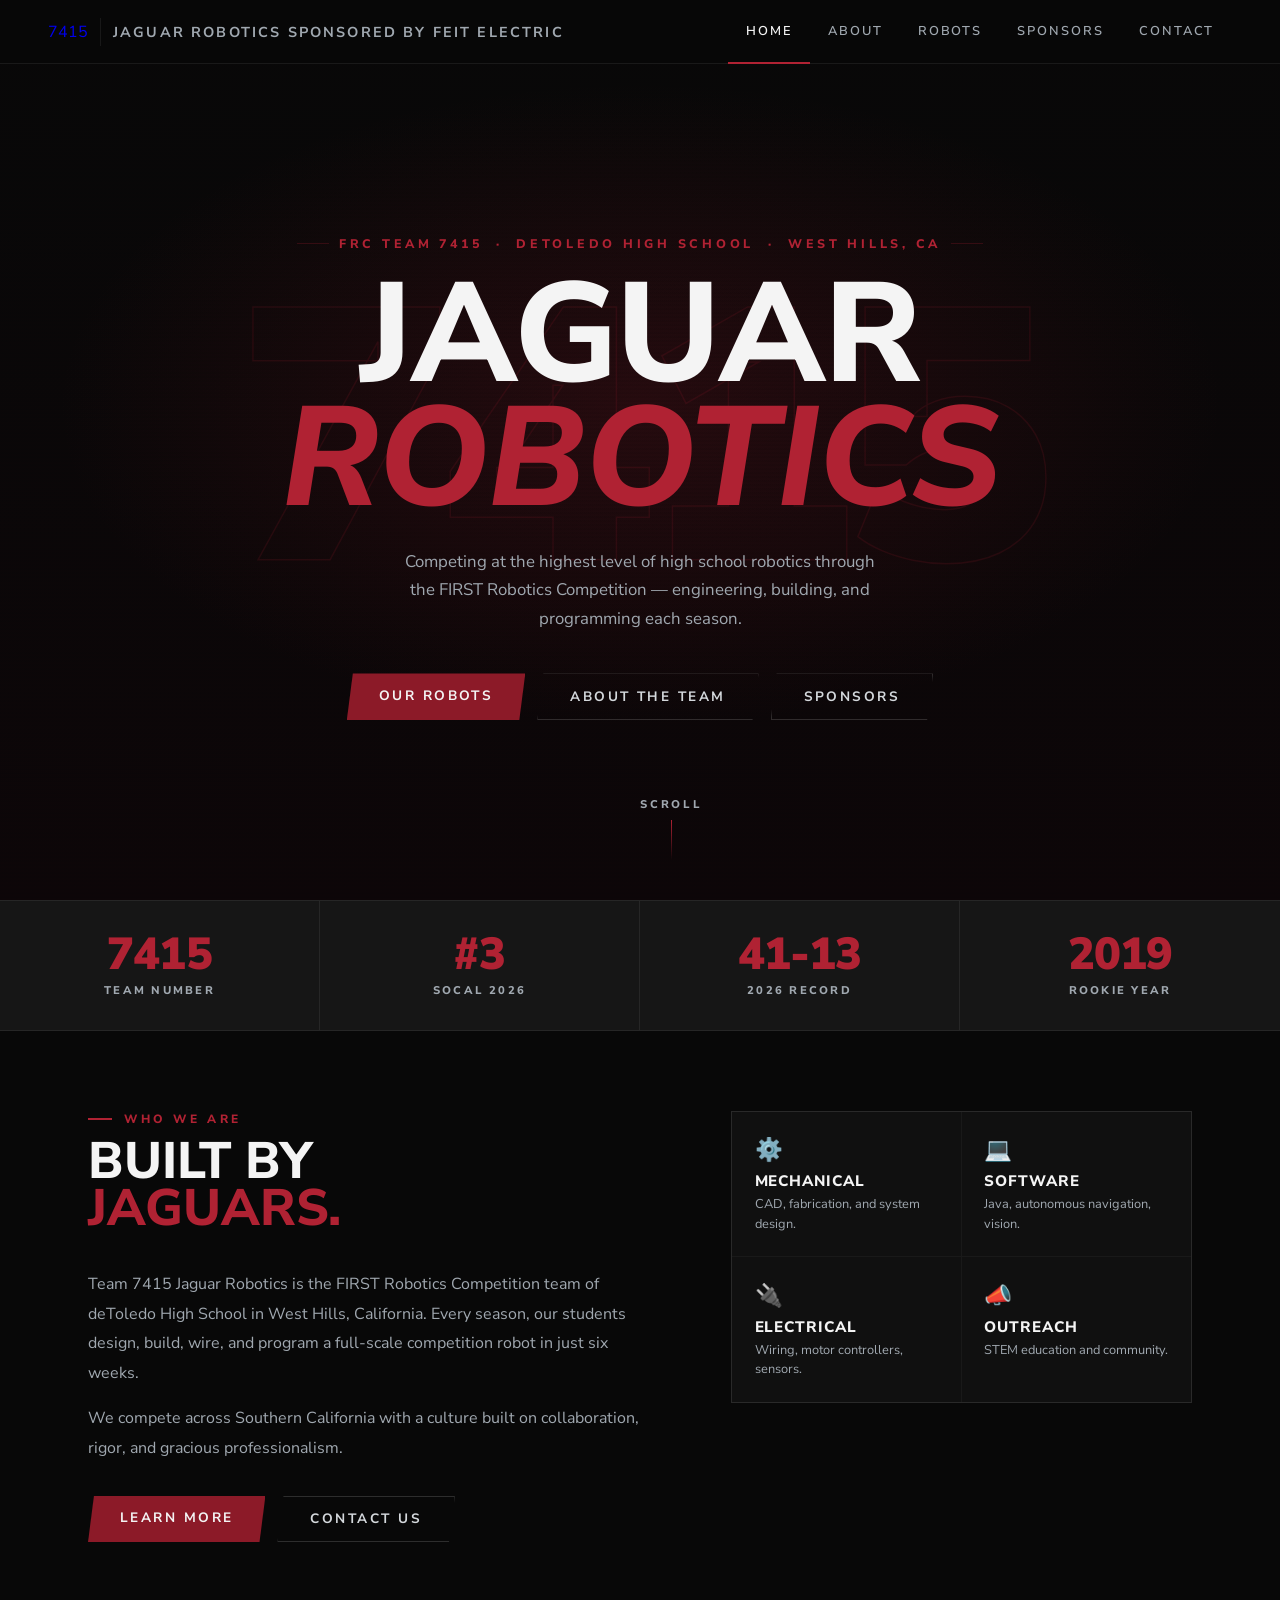
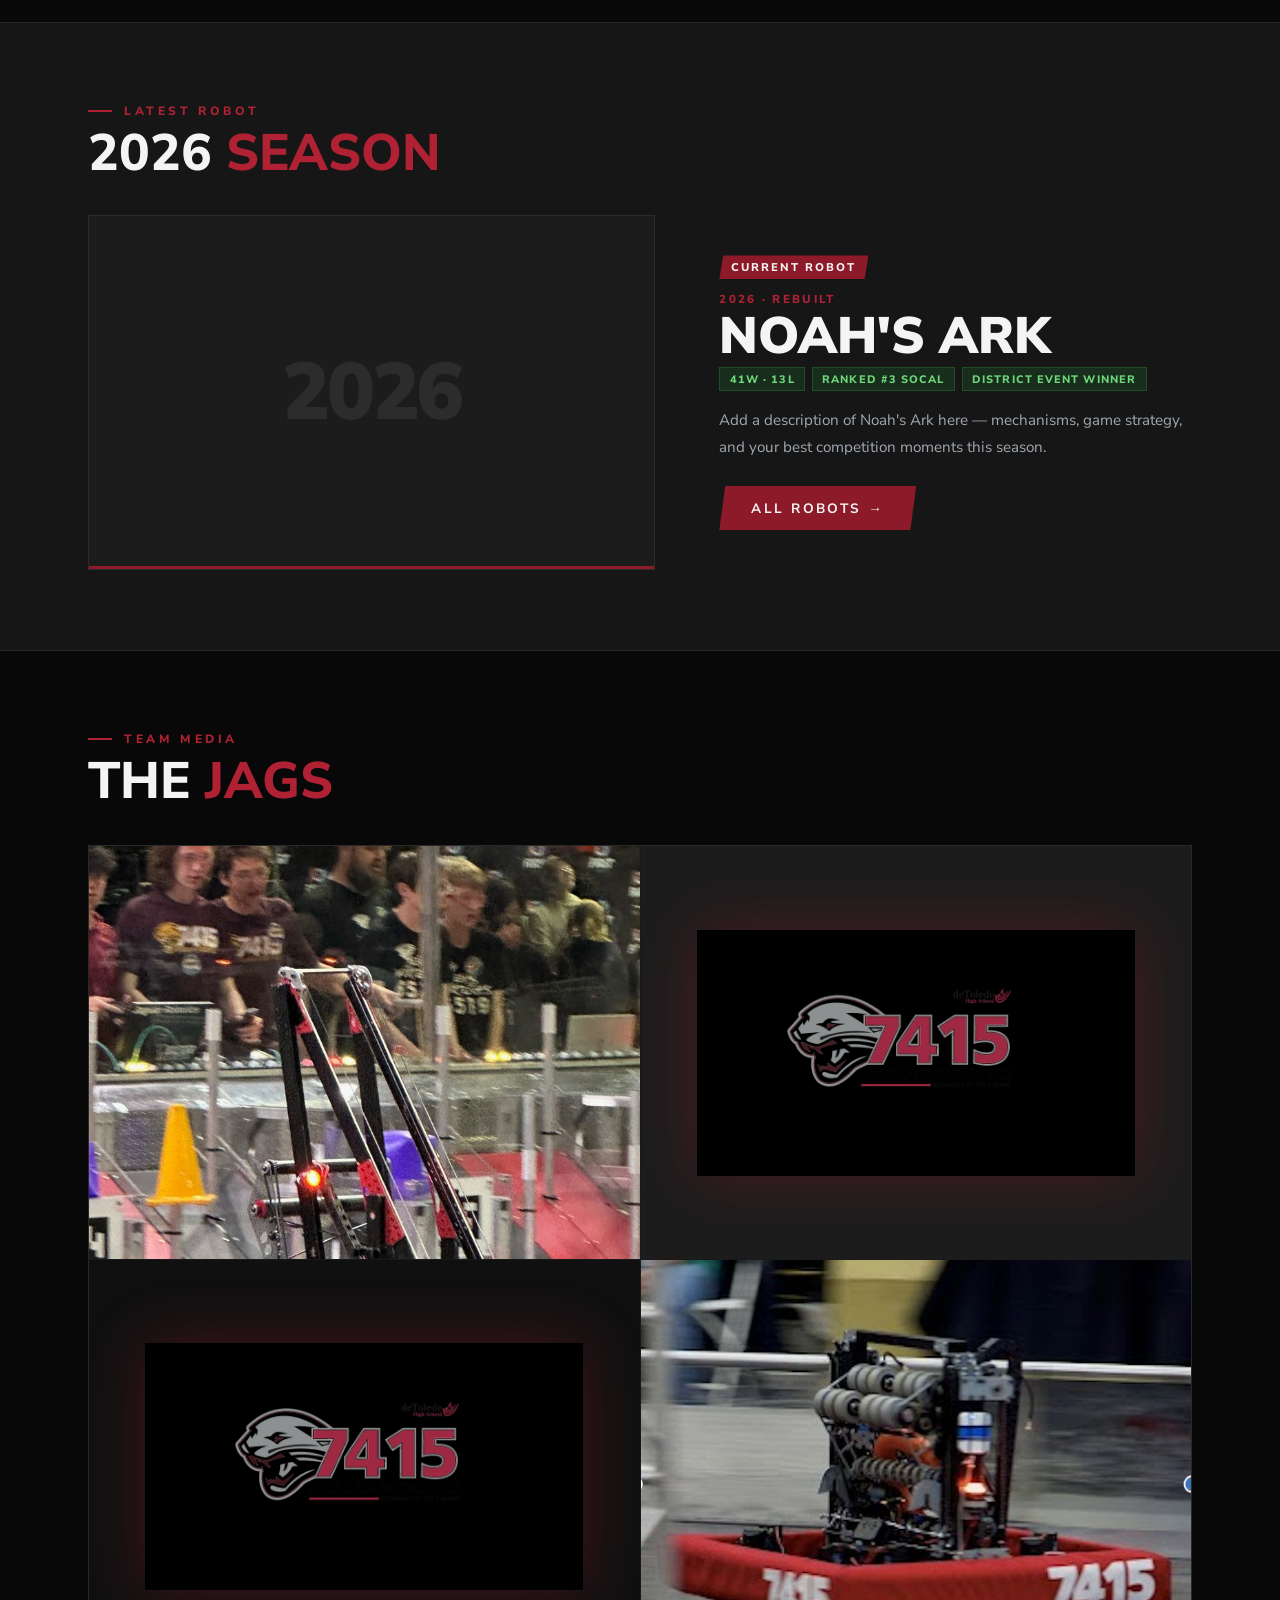
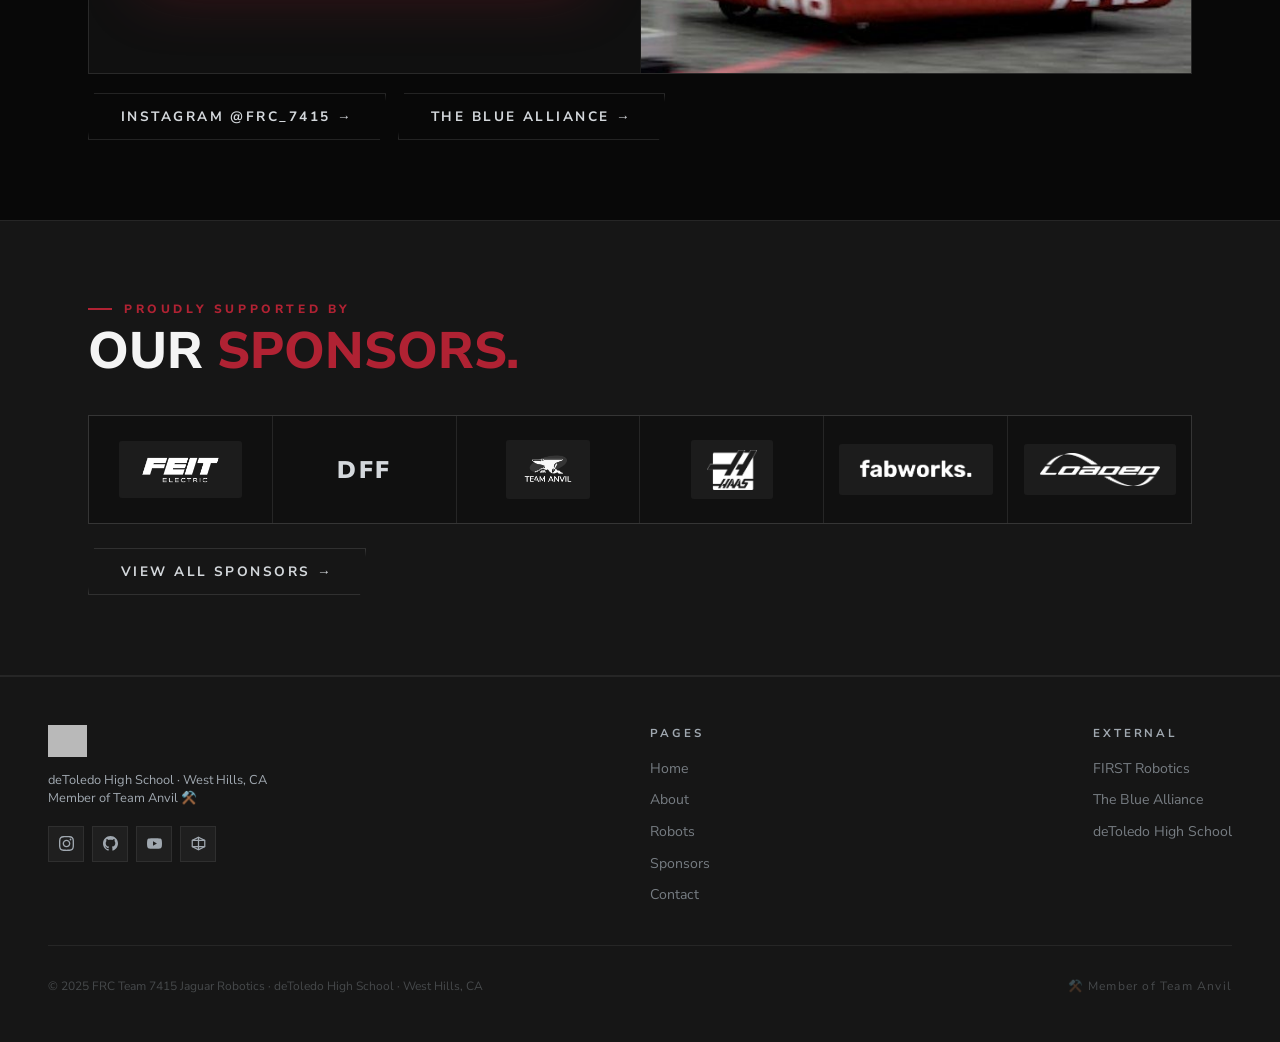
==== commit 16fd0b3a: "Add files via upload" ====
--- a/index.html
+++ b/index.html
@@ -1,7 +1,7 @@
 <!DOCTYPE html>
 <html lang="en">
 <head>
-  <meta charset="UTF-8"/>
+  <meta charset="UTF-8"/><meta name="viewport" content="width=device-width,initial-scale=1.0"/>
   <title>Team 7415 | Jaguar Robotics</title>
   <link rel="icon" type="image/png" href="[data-uri]">
   <link rel="preconnect" href="https://fonts.googleapis.com">
@@ -9,11 +9,8 @@
   <link rel="stylesheet" href="style.css">
   <style>
     
-    body, * { font-family: 'Nunito Sans', 'Frutiger', 'Trebuchet MS', Arial, sans-serif !important; }
-    h1,h2,h3,.sh,.nav-num,.nav-name,.nav-links a,.stat-n,.stat-l,.btn,.feat-name,
-    .rname,.sub-name,.tier-pill,.eyebrow,.hero-h1,.hero-tag,.hero-scroll span,
-    .page-header h1,.anvil-text,.q-name,.footer-logo,.clabel,.fg label,
-    .feat-season,.rseason,.feat-badge { font-weight:800 !important; }
+    body, * { font-family: 'Frutiger', 'Frutiger LT Std', 'Frutiger LT Pro', 'Nunito Sans', 'Trebuchet MS', Arial, sans-serif !important; }
+    h1,h2,h3,.sh,.eyebrow,.hero-h1,.hero-tag { font-weight:800 !important; }
     #hero { min-height:100vh; display:grid; place-items:center; position:relative; overflow:hidden; padding:8rem 2rem 5rem; }
     .hero-bg { position:absolute; inset:0; background:radial-gradient(ellipse 70% 55% at 50% 45%,rgba(140,26,40,0.22) 0%,transparent 65%),linear-gradient(180deg,#080808 0%,#0d0608 100%); }
     .hero-bg::after { content:''; position:absolute; inset:0; background:repeating-linear-gradient(0deg,transparent,transparent 2px,rgba(0,0,0,0.06) 2px,rgba(0,0,0,0.06) 4px); pointer-events:none; }
@@ -37,38 +34,28 @@
     .about-grid { display:grid; grid-template-columns:1.1fr 0.9fr; gap:5rem; align-items:start; }
     .about-body p { color:var(--silver); line-height:1.85; font-size:1rem; margin-bottom:1rem; }
     .about-body strong { color:var(--white); }
-    .anvil-badge { display:inline-flex; align-items:center; gap:0.75rem; background:rgba(255,255,255,0.04); border:1px solid rgba(255,255,255,0.1); padding:0.7rem 1.1rem; margin-top:1.2rem; }
-    .anvil-text { font-weight:800; font-size:0.88rem; letter-spacing:0.1em; text-transform:uppercase; color:var(--silver-light); line-height:1.2; }
-    .anvil-text small { display:block; font-weight:400; font-size:0.73rem; color:var(--silver); text-transform:none; }
     .quick-grid { display:grid; grid-template-columns:1fr 1fr; gap:1px; background:var(--line); border:1px solid var(--line); }
-    .qcard { background:var(--dark); padding:1.4rem; transition:background 0.2s; }
-    .qcard:hover { background:var(--surface2); } .qcard::after { content:"→"; position:absolute; bottom:0.8rem; right:0.9rem; color:var(--red-bright); font-size:0.9rem; opacity:0; transition:opacity 0.2s; } .qcard { position:relative; } .qcard:hover::after { opacity:1; }
+    .qcard { background:var(--dark); padding:1.4rem; transition:background 0.2s; position:relative; }
+    .qcard:hover { background:var(--surface2); }
     .q-icon { font-size:1.4rem; margin-bottom:0.4rem; }
     .q-name { font-weight:800; font-size:0.95rem; letter-spacing:0.06em; text-transform:uppercase; color:var(--white); margin-bottom:0.25rem; }
     .q-desc { font-size:0.8rem; color:var(--silver); line-height:1.5; }
     .featured { display:grid; grid-template-columns:1.2fr 1fr; gap:4rem; align-items:center; }
     .feat-photo { width:100%; aspect-ratio:16/10; background:var(--surface2); border:1px solid var(--line); display:flex; align-items:center; justify-content:center; position:relative; overflow:hidden; }
-    .feat-photo img { width:100%;height:100%;object-fit:cover; }
+    .feat-photo img { width:100%;height:100%;object-fit:cover;object-position:center center; }
     .feat-lbl { font-weight:900; font-size:5rem; color:var(--white); opacity:0.07; letter-spacing:-0.04em; }
     .feat-bar { position:absolute; bottom:0; left:0; right:0; height:3px; background:var(--red); }
     .feat-badge { display:inline-block; font-weight:800; font-size:0.7rem; letter-spacing:0.18em; text-transform:uppercase; background:var(--red); color:var(--white); padding:0.28rem 0.75rem; margin-bottom:0.75rem; clip-path:polygon(4px 0%,100% 0%,calc(100% - 4px) 100%,0% 100%); }
     .feat-season { font-weight:800; font-size:0.72rem; letter-spacing:0.2em; text-transform:uppercase; color:var(--red-bright); margin-bottom:0.35rem; }
     .feat-name { font-weight:900; font-size:clamp(2.2rem,4vw,3.2rem); line-height:0.9; text-transform:uppercase; margin-bottom:0.5rem; }
     .feat-record { display:flex; gap:0.4rem; flex-wrap:wrap; margin-bottom:1rem; }
-    .rc { font-weight:800; font-size:0.68rem; letter-spacing:0.1em; text-transform:uppercase; padding:0.22rem 0.6rem; }
-    .rc.w { background:rgba(30,80,40,0.4); border:1px solid rgba(50,150,60,0.3); color:#6dd97a; }
-    .rc.a { background:rgba(140,26,40,0.2); border:1px solid var(--red-border); color:var(--red-bright); }
     .feat-desc { color:var(--silver); line-height:1.8; font-size:0.95rem; margin-bottom:1.5rem; }
-    /* MEDIA */
     .media-grid { display:grid; grid-template-columns:1fr 1fr; gap:1px; background:var(--line); border:1px solid var(--line); margin-top:2.5rem; }
-    .media-card { aspect-ratio:4/3; overflow:hidden; position:relative; }
-    .media-card img { width:100%;height:100%;object-fit:cover; transition:transform 0.3s; }
+    .media-card { aspect-ratio:4/3; overflow:hidden; position:relative; display:flex; align-items:center; justify-content:center; background:var(--surface2); }
+    .media-card img { width:100%; height:100%; object-fit:cover; object-position:center 30%; transition:transform 0.3s; }
     .media-card:hover img { transform:scale(1.04); }
-    .media-logo-card { background:var(--surface2); display:flex; align-items:center; justify-content:center; padding:2rem; }
-    .media-logo-card img { max-width:100%; height:auto; max-height:200px; object-fit:contain; filter:drop-shadow(0 0 30px rgba(140,26,40,0.4)); }
-    .media-placeholder-card { background:var(--surface2); display:flex; align-items:center; justify-content:center; }
-    .media-placeholder-card span { font-weight:800; font-size:0.72rem; letter-spacing:0.15em; text-transform:uppercase; color:var(--silver); opacity:0.35; text-align:center; padding:1rem; }
-    /* SPONSOR STRIP */
+    .media-logo-card { background:var(--surface2); display:flex; align-items:center; justify-content:center; padding:2rem; aspect-ratio:4/3; }
+    .media-logo-card img { max-width:90%; max-height:90%; object-fit:contain; filter:drop-shadow(0 0 30px rgba(140,26,40,0.4)); }
     .sponsor-strip { display:flex; flex-wrap:wrap; gap:1px; background:var(--line); border:1px solid var(--line); margin-top:2.5rem; }
     .sp-chip { background:var(--dark); flex:1; min-width:120px; padding:1.5rem 0.8rem; display:flex; align-items:center; justify-content:center; transition:background 0.2s; text-decoration:none; }
     .sp-chip:hover { background:var(--surface2); }
@@ -99,7 +86,7 @@
 
 <div class="stats-bar">
   <div class="stat-item"><div class="stat-n">7415</div><div class="stat-l">Team Number</div></div>
-  <div class="stat-item"><div class="stat-n">#7</div><div class="stat-l">CA District 2026</div></div>
+  <div class="stat-item"><div class="stat-n">#3</div><div class="stat-l">SoCal 2026</div></div>
   <div class="stat-item"><div class="stat-n">41-13</div><div class="stat-l">2026 Record</div></div>
   <div class="stat-item"><div class="stat-n">2019</div><div class="stat-l">Rookie Year</div></div>
 </div>
@@ -113,11 +100,7 @@
         <br>
         <div class="about-body">
           <p>Team 7415 Jaguar Robotics is the FIRST Robotics Competition team of deToledo High School in West Hills, California. Every season, our students design, build, wire, and program a full-scale competition robot in just six weeks.</p>
-          <p>We compete across Southern California with a culture built on collaboration, rigor, and gracious professionalism. We are a proud member of <strong>Team Anvil</strong> — a SoCal FRC collaboration alliance.</p>
-          <div class="anvil-badge">
-            <div style="font-size:1.3rem">⚒️</div>
-            <div class="anvil-text">Team Anvil Member<small>Southern California FRC Collaboration Alliance</small></div>
-          </div>
+          <p>We compete across Southern California with a culture built on collaboration, rigor, and gracious professionalism.</p>
         </div>
         <div style="display:flex;gap:0.75rem;margin-top:2rem;flex-wrap:wrap;">
           <a href="about.html" class="btn btn-red">Learn More</a>
@@ -136,7 +119,7 @@
 
 <div class="section alt">
   <div class="wrap">
-    <div class="reveal"><p class="eyebrow">Latest Robot</p><h2 class="sh">2026 <span class="r">Season.</span></h2></div>
+    <div class="reveal"><p class="eyebrow">Latest Robot</p><h2 class="sh">2026 <span class="r">Season</span></h2></div>
     <br>
     <div class="featured reveal">
       <div class="feat-photo"><div class="feat-lbl">2026</div><div class="feat-bar"></div></div>
@@ -145,9 +128,7 @@
         <div class="feat-season">2026 · Rebuilt</div>
         <div class="feat-name">Noah's Ark</div>
         <div class="feat-record">
-          <span class="rc w">41W · 13L</span>
-          <span class="rc a">Ranked #7 in CA</span>
-          <span class="rc a">District Winner</span>
+          <span style="font-weight:800;font-size:0.68rem;letter-spacing:0.1em;text-transform:uppercase;padding:0.22rem 0.6rem;background:rgba(30,80,40,0.4);border:1px solid rgba(50,150,60,0.3);color:#6dd97a">41W · 13L</span><span style="font-weight:800;font-size:0.68rem;letter-spacing:0.1em;text-transform:uppercase;padding:0.22rem 0.6rem;background:rgba(30,80,40,0.4);border:1px solid rgba(50,150,60,0.3);color:#6dd97a">Ranked #3 SoCal</span><span style="font-weight:800;font-size:0.68rem;letter-spacing:0.1em;text-transform:uppercase;padding:0.22rem 0.6rem;background:rgba(30,80,40,0.4);border:1px solid rgba(50,150,60,0.3);color:#6dd97a">District Event Winner</span>
         </div>
         <p class="feat-desc">Add a description of Noah's Ark here — mechanisms, game strategy, and your best competition moments this season.</p>
         <a href="robots.html" class="btn btn-red">All Robots →</a>
@@ -160,13 +141,21 @@
   <div class="wrap">
     <div class="reveal">
       <p class="eyebrow">Team Media</p>
-      <h2 class="sh">Jaguar <span class="r">Nation.</span></h2>
+      <h2 class="sh">The <span class="r">Jags</span></h2>
     </div>
     <div class="media-grid reveal">
-      <div class="media-card"><img src="[data-uri]" alt="Master Shifu at competition"></div>
-      <div class="media-logo-card reveal"><img src="[data-uri]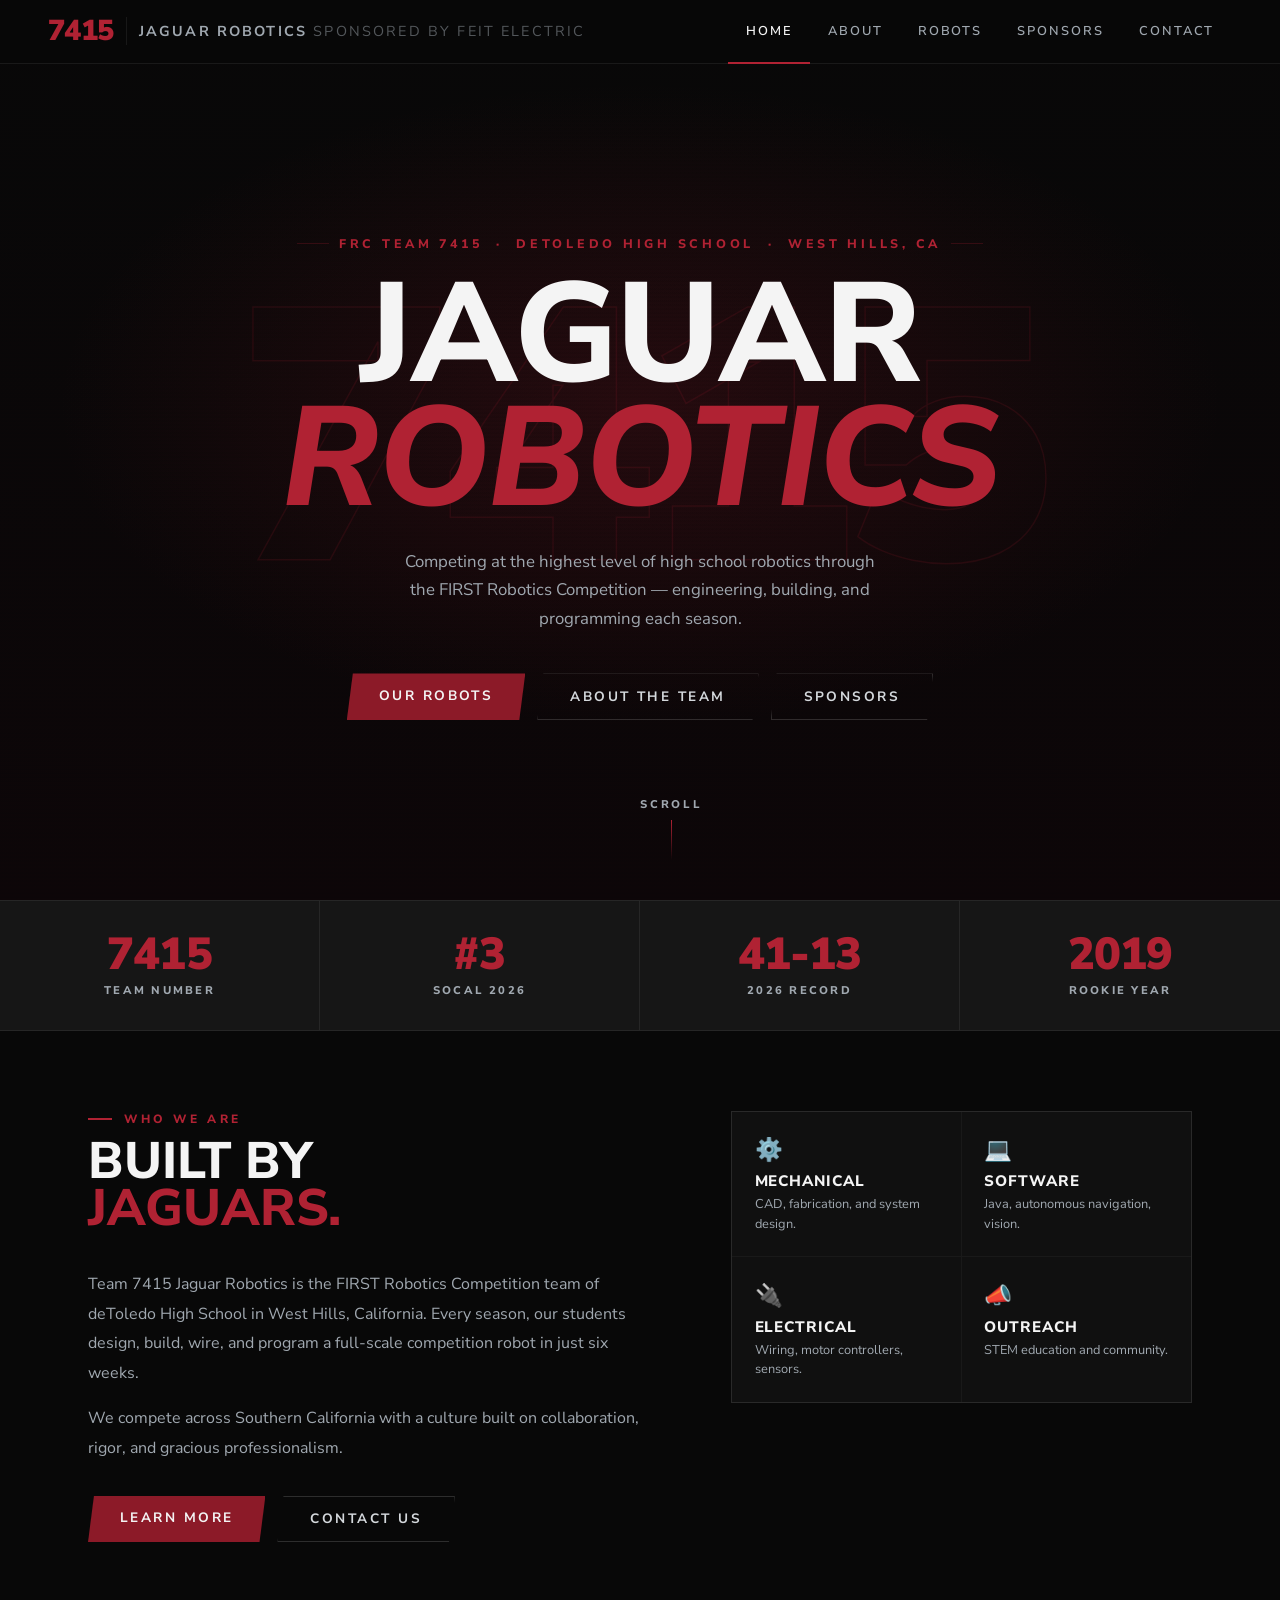
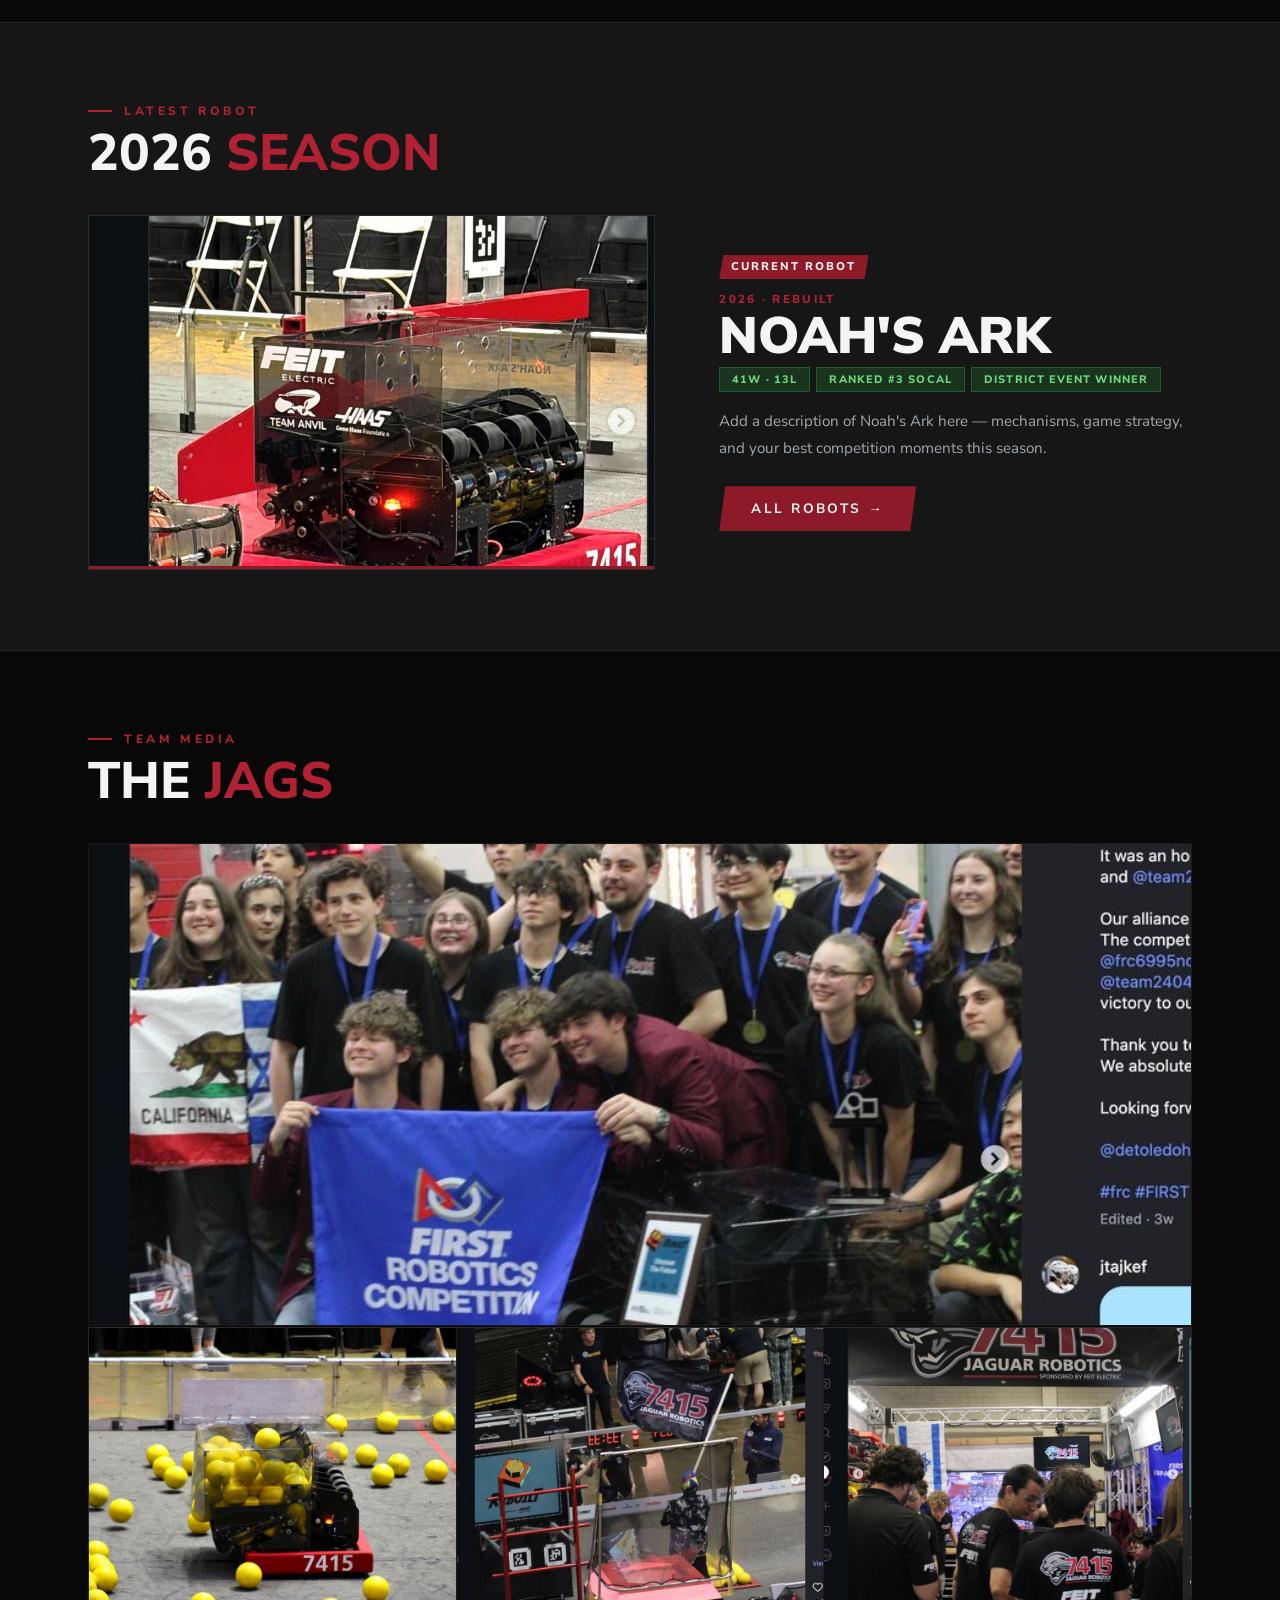
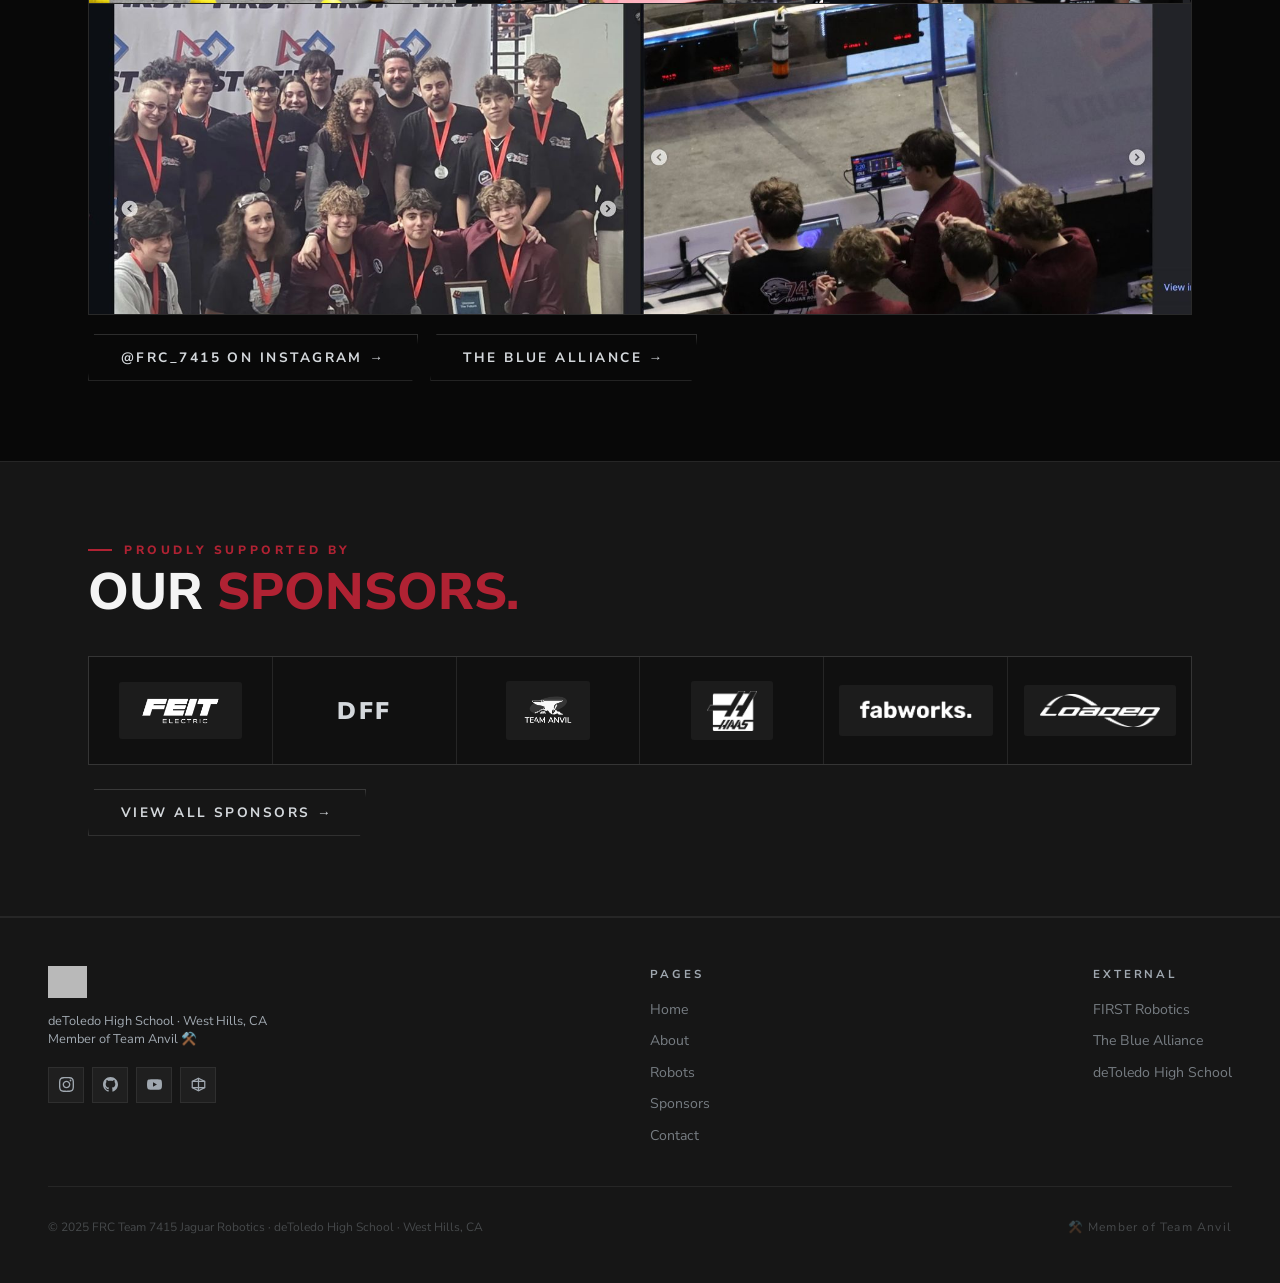
==== commit e6cf039e: "Add files via upload" ====
--- a/index.html
+++ b/index.html
@@ -3,13 +3,13 @@
 <head>
   <meta charset="UTF-8"/><meta name="viewport" content="width=device-width,initial-scale=1.0"/>
   <title>Team 7415 | Jaguar Robotics</title>
-  <link rel="icon" type="image/png" href="[data-uri]">
+  <link rel="icon" type="image/png" href="[data-uri]">
   <link rel="preconnect" href="https://fonts.googleapis.com">
   <link href="https://fonts.googleapis.com/css2?family=Nunito+Sans:ital,wght@0,400;0,600;0,700;0,800;0,900;1,800;1,900&display=swap" rel="stylesheet">
   <link rel="stylesheet" href="style.css">
   <style>
     
-    body, * { font-family: 'Frutiger', 'Frutiger LT Std', 'Frutiger LT Pro', 'Nunito Sans', 'Trebuchet MS', Arial, sans-serif !important; }
+    body, * { font-family: 'Frutiger', 'Frutiger LT Std', 'Nunito Sans', 'Trebuchet MS', Arial, sans-serif !important; }
     h1,h2,h3,.sh,.eyebrow,.hero-h1,.hero-tag { font-weight:800 !important; }
     #hero { min-height:100vh; display:grid; place-items:center; position:relative; overflow:hidden; padding:8rem 2rem 5rem; }
     .hero-bg { position:absolute; inset:0; background:radial-gradient(ellipse 70% 55% at 50% 45%,rgba(140,26,40,0.22) 0%,transparent 65%),linear-gradient(180deg,#080808 0%,#0d0608 100%); }
@@ -35,27 +35,38 @@
     .about-body p { color:var(--silver); line-height:1.85; font-size:1rem; margin-bottom:1rem; }
     .about-body strong { color:var(--white); }
     .quick-grid { display:grid; grid-template-columns:1fr 1fr; gap:1px; background:var(--line); border:1px solid var(--line); }
-    .qcard { background:var(--dark); padding:1.4rem; transition:background 0.2s; position:relative; }
+    .qcard { background:var(--dark); padding:1.4rem; transition:background 0.2s; display:block; text-decoration:none; }
     .qcard:hover { background:var(--surface2); }
     .q-icon { font-size:1.4rem; margin-bottom:0.4rem; }
     .q-name { font-weight:800; font-size:0.95rem; letter-spacing:0.06em; text-transform:uppercase; color:var(--white); margin-bottom:0.25rem; }
     .q-desc { font-size:0.8rem; color:var(--silver); line-height:1.5; }
     .featured { display:grid; grid-template-columns:1.2fr 1fr; gap:4rem; align-items:center; }
-    .feat-photo { width:100%; aspect-ratio:16/10; background:var(--surface2); border:1px solid var(--line); display:flex; align-items:center; justify-content:center; position:relative; overflow:hidden; }
-    .feat-photo img { width:100%;height:100%;object-fit:cover;object-position:center center; }
-    .feat-lbl { font-weight:900; font-size:5rem; color:var(--white); opacity:0.07; letter-spacing:-0.04em; }
-    .feat-bar { position:absolute; bottom:0; left:0; right:0; height:3px; background:var(--red); }
+    .feat-photo { width:100%; aspect-ratio:16/10; background:var(--surface2); border:1px solid var(--line); overflow:hidden; position:relative; }
+    .feat-photo img { width:100%;height:100%;object-fit:cover;object-position:center; transition:transform 0.4s; }
+    .feat-photo:hover img { transform:scale(1.03); }
+    .feat-bar { position:absolute; bottom:0; left:0; right:0; height:3px; background:var(--red); z-index:2; }
     .feat-badge { display:inline-block; font-weight:800; font-size:0.7rem; letter-spacing:0.18em; text-transform:uppercase; background:var(--red); color:var(--white); padding:0.28rem 0.75rem; margin-bottom:0.75rem; clip-path:polygon(4px 0%,100% 0%,calc(100% - 4px) 100%,0% 100%); }
     .feat-season { font-weight:800; font-size:0.72rem; letter-spacing:0.2em; text-transform:uppercase; color:var(--red-bright); margin-bottom:0.35rem; }
     .feat-name { font-weight:900; font-size:clamp(2.2rem,4vw,3.2rem); line-height:0.9; text-transform:uppercase; margin-bottom:0.5rem; }
     .feat-record { display:flex; gap:0.4rem; flex-wrap:wrap; margin-bottom:1rem; }
     .feat-desc { color:var(--silver); line-height:1.8; font-size:0.95rem; margin-bottom:1.5rem; }
-    .media-grid { display:grid; grid-template-columns:1fr 1fr; gap:1px; background:var(--line); border:1px solid var(--line); margin-top:2.5rem; }
-    .media-card { aspect-ratio:4/3; overflow:hidden; position:relative; display:flex; align-items:center; justify-content:center; background:var(--surface2); }
-    .media-card img { width:100%; height:100%; object-fit:cover; object-position:center 30%; transition:transform 0.3s; }
-    .media-card:hover img { transform:scale(1.04); }
-    .media-logo-card { background:var(--surface2); display:flex; align-items:center; justify-content:center; padding:2rem; aspect-ratio:4/3; }
-    .media-logo-card img { max-width:90%; max-height:90%; object-fit:contain; filter:drop-shadow(0 0 30px rgba(140,26,40,0.4)); }
+
+    /* MEDIA GRID - 3 col with hero */
+    .media-hero { width:100%; aspect-ratio:16/7; overflow:hidden; position:relative; border:1px solid var(--line); margin-bottom:1px; }
+    .media-hero img { width:100%;height:100%;object-fit:cover;object-position:center 40%;transition:transform 0.4s; }
+    .media-hero:hover img { transform:scale(1.02); }
+    .media-sub { display:grid; grid-template-columns:repeat(3,1fr); gap:1px; background:var(--line); border:1px solid var(--line); }
+    .mc { aspect-ratio:4/3; overflow:hidden; position:relative; background:var(--surface2); }
+    .mc img { width:100%;height:100%;object-fit:cover;object-position:center;transition:transform 0.3s; }
+    .mc:hover img { transform:scale(1.05); }
+    .mc.tall { aspect-ratio:3/4; }
+
+    /* Second row - 2 wide + 1 */
+    .media-row2 { display:grid; grid-template-columns:1fr 1fr; gap:1px; background:var(--line); border:1px solid var(--line); border-top:none; }
+    .mc2 { aspect-ratio:16/9; overflow:hidden; position:relative; background:var(--surface2); }
+    .mc2 img { width:100%;height:100%;object-fit:cover;object-position:center;transition:transform 0.3s; }
+    .mc2:hover img { transform:scale(1.04); }
+
     .sponsor-strip { display:flex; flex-wrap:wrap; gap:1px; background:var(--line); border:1px solid var(--line); margin-top:2.5rem; }
     .sp-chip { background:var(--dark); flex:1; min-width:120px; padding:1.5rem 0.8rem; display:flex; align-items:center; justify-content:center; transition:background 0.2s; text-decoration:none; }
     .sp-chip:hover { background:var(--surface2); }
@@ -63,7 +74,8 @@
       .about-grid,.featured { grid-template-columns:1fr; gap:3rem; }
       .stats-bar { grid-template-columns:repeat(2,1fr); }
       .stat-item:nth-child(2) { border-right:none; }
-      .media-grid { grid-template-columns:1fr; }
+      .media-sub { grid-template-columns:1fr 1fr; }
+      .media-row2 { grid-template-columns:1fr; }
     }
   </style>
 </head>
@@ -91,6 +103,7 @@
   <div class="stat-item"><div class="stat-n">2019</div><div class="stat-l">Rookie Year</div></div>
 </div>
 
+<!-- ABOUT -->
 <div class="section">
   <div class="wrap">
     <div class="about-grid">
@@ -108,27 +121,31 @@
         </div>
       </div>
       <div class="quick-grid reveal">
-        <a href="mechanical.html" class="qcard" style="text-decoration:none;display:block"><div class="q-icon">⚙️</div><div class="q-name">Mechanical</div><div class="q-desc">CAD, fabrication, and system design.</div></a>
-        <a href="software.html" class="qcard" style="text-decoration:none;display:block"><div class="q-icon">💻</div><div class="q-name">Software</div><div class="q-desc">Java, autonomous navigation, vision.</div></a>
-        <a href="electrical.html" class="qcard" style="text-decoration:none;display:block"><div class="q-icon">🔌</div><div class="q-name">Electrical</div><div class="q-desc">Wiring, motor controllers, sensors.</div></a>
-        <a href="outreach.html" class="qcard" style="text-decoration:none;display:block"><div class="q-icon">📣</div><div class="q-name">Outreach</div><div class="q-desc">STEM education and community.</div></a>
-      </div>
-    </div>
-  </div>
-</div>
-
+        <a href="mechanical.html" class="qcard"><div class="q-icon">⚙️</div><div class="q-name">Mechanical</div><div class="q-desc">CAD, fabrication, and system design.</div></a>
+        <a href="software.html" class="qcard"><div class="q-icon">💻</div><div class="q-name">Software</div><div class="q-desc">Java, autonomous navigation, vision.</div></a>
+        <a href="electrical.html" class="qcard"><div class="q-icon">🔌</div><div class="q-name">Electrical</div><div class="q-desc">Wiring, motor controllers, sensors.</div></a>
+        <a href="outreach.html" class="qcard"><div class="q-icon">📣</div><div class="q-name">Outreach</div><div class="q-desc">STEM education and community.</div></a>
+      </div>
+    </div>
+  </div>
+</div>
+
+<!-- FEATURED ROBOT -->
 <div class="section alt">
   <div class="wrap">
     <div class="reveal"><p class="eyebrow">Latest Robot</p><h2 class="sh">2026 <span class="r">Season</span></h2></div>
     <br>
     <div class="featured reveal">
-      <div class="feat-photo"><div class="feat-lbl">2026</div><div class="feat-bar"></div></div>
+      <div class="feat-photo">
+        <img src="[data-uri]" alt="Noah's Ark" style="object-position:center 30%">
+        <div class="feat-bar"></div>
+      </div>
       <div>
         <span class="feat-badge">Current Robot</span>
         <div class="feat-season">2026 · Rebuilt</div>
         <div class="feat-name">Noah's Ark</div>
         <div class="feat-record">
-          <span style="font-weight:800;font-size:0.68rem;letter-spacing:0.1em;text-transform:uppercase;padding:0.22rem 0.6rem;background:rgba(30,80,40,0.4);border:1px solid rgba(50,150,60,0.3);color:#6dd97a">41W · 13L</span><span style="font-weight:800;font-size:0.68rem;letter-spacing:0.1em;text-transform:uppercase;padding:0.22rem 0.6rem;background:rgba(30,80,40,0.4);border:1px solid rgba(50,150,60,0.3);color:#6dd97a">Ranked #3 SoCal</span><span style="font-weight:800;font-size:0.68rem;letter-spacing:0.1em;text-transform:uppercase;padding:0.22rem 0.6rem;background:rgba(30,80,40,0.4);border:1px solid rgba(50,150,60,0.3);color:#6dd97a">District Event Winner</span>
+          <span style="font-weight:800;font-size:0.68rem;letter-spacing:0.1em;text-transform:uppercase;padding:0.25rem 0.75rem;background:rgba(30,80,40,0.5);border:1px solid rgba(50,150,60,0.4);color:#6dd97a">41W · 13L</span><span style="font-weight:800;font-size:0.68rem;letter-spacing:0.1em;text-transform:uppercase;padding:0.25rem 0.75rem;background:rgba(30,80,40,0.5);border:1px solid rgba(50,150,60,0.4);color:#6dd97a">Ranked #3 SoCal</span><span style="font-weight:800;font-size:0.68rem;letter-spacing:0.1em;text-transform:uppercase;padding:0.25rem 0.75rem;background:rgba(30,80,40,0.5);border:1px solid rgba(50,150,60,0.4);color:#6dd97a">District Event Winner</span>
         </div>
         <p class="feat-desc">Add a description of Noah's Ark here — mechanisms, game strategy, and your best competition moments this season.</p>
         <a href="robots.html" class="btn btn-red">All Robots →</a>
@@ -137,33 +154,37 @@
   </div>
 </div>
 
+<!-- MEDIA -->
 <div class="section">
   <div class="wrap">
     <div class="reveal">
       <p class="eyebrow">Team Media</p>
       <h2 class="sh">The <span class="r">Jags</span></h2>
     </div>
-    <div class="media-grid reveal">
-      <div class="media-card">
-        <img src="[data-uri]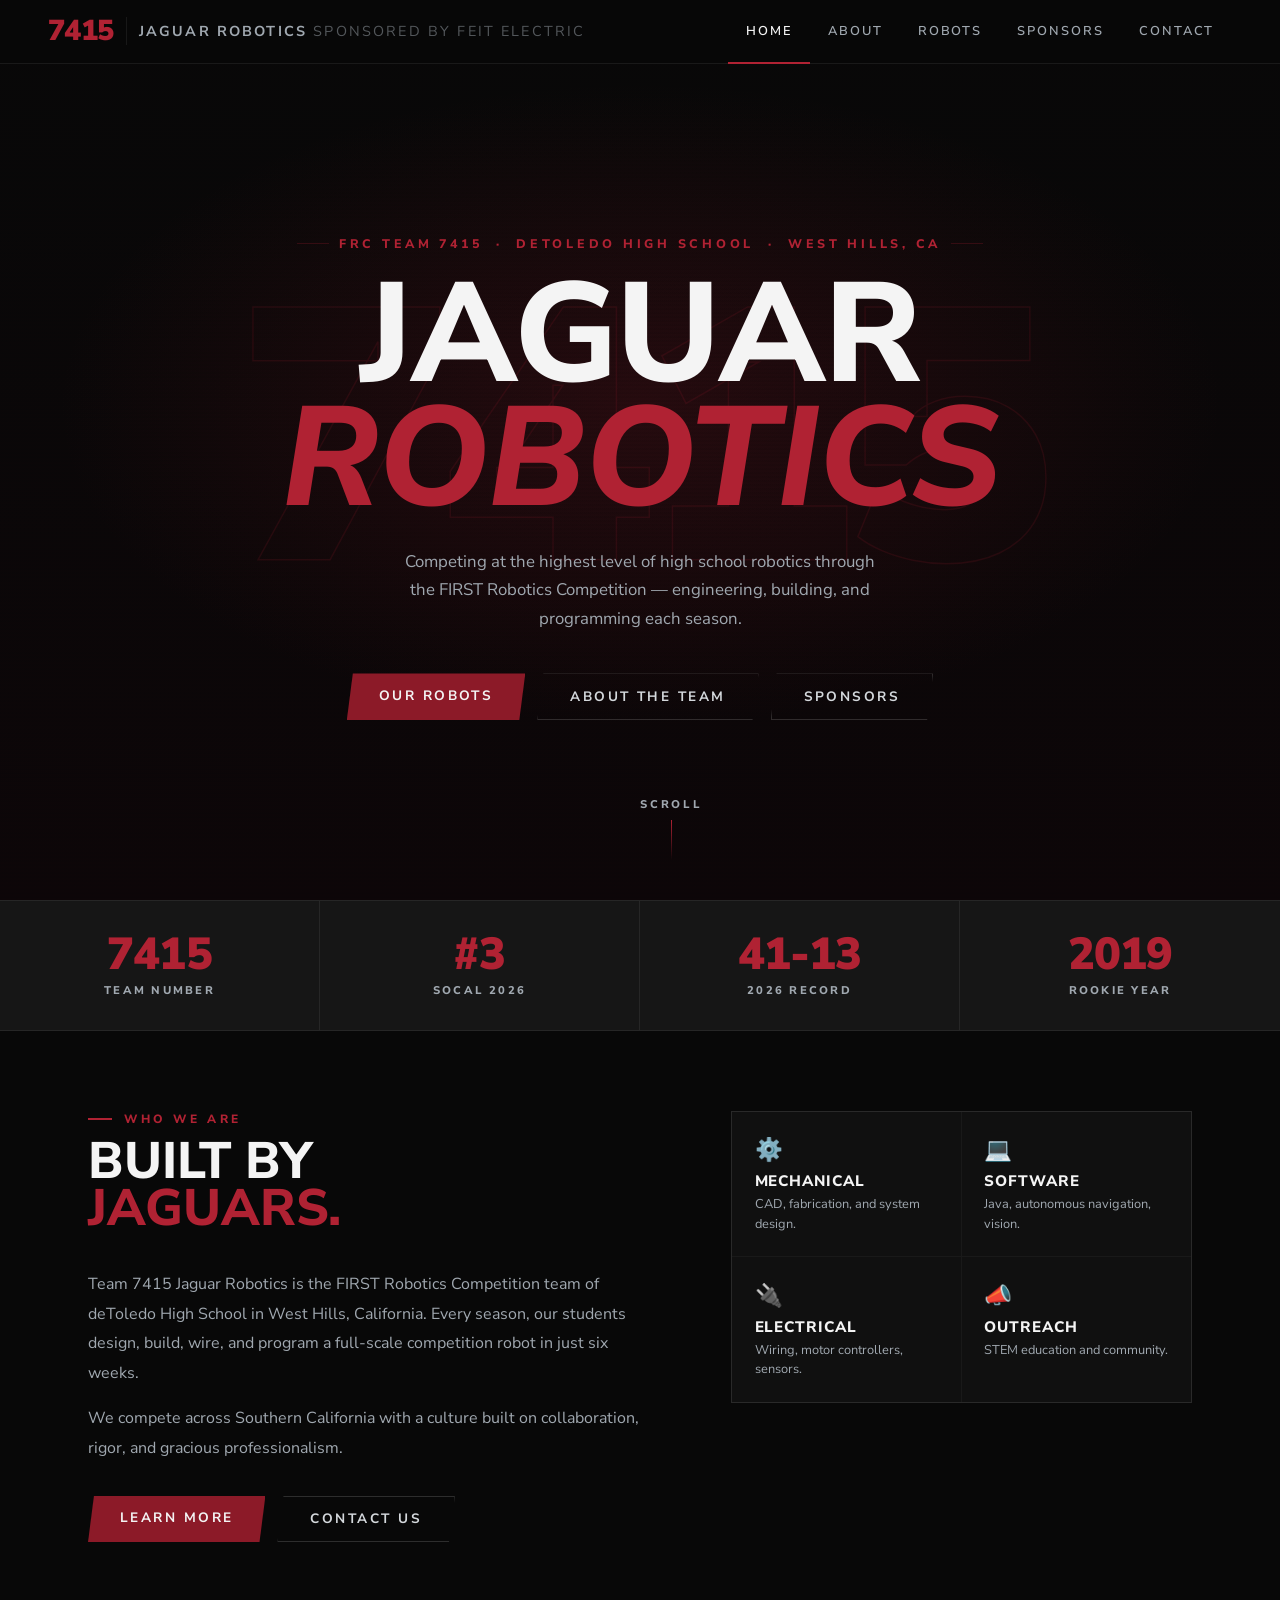
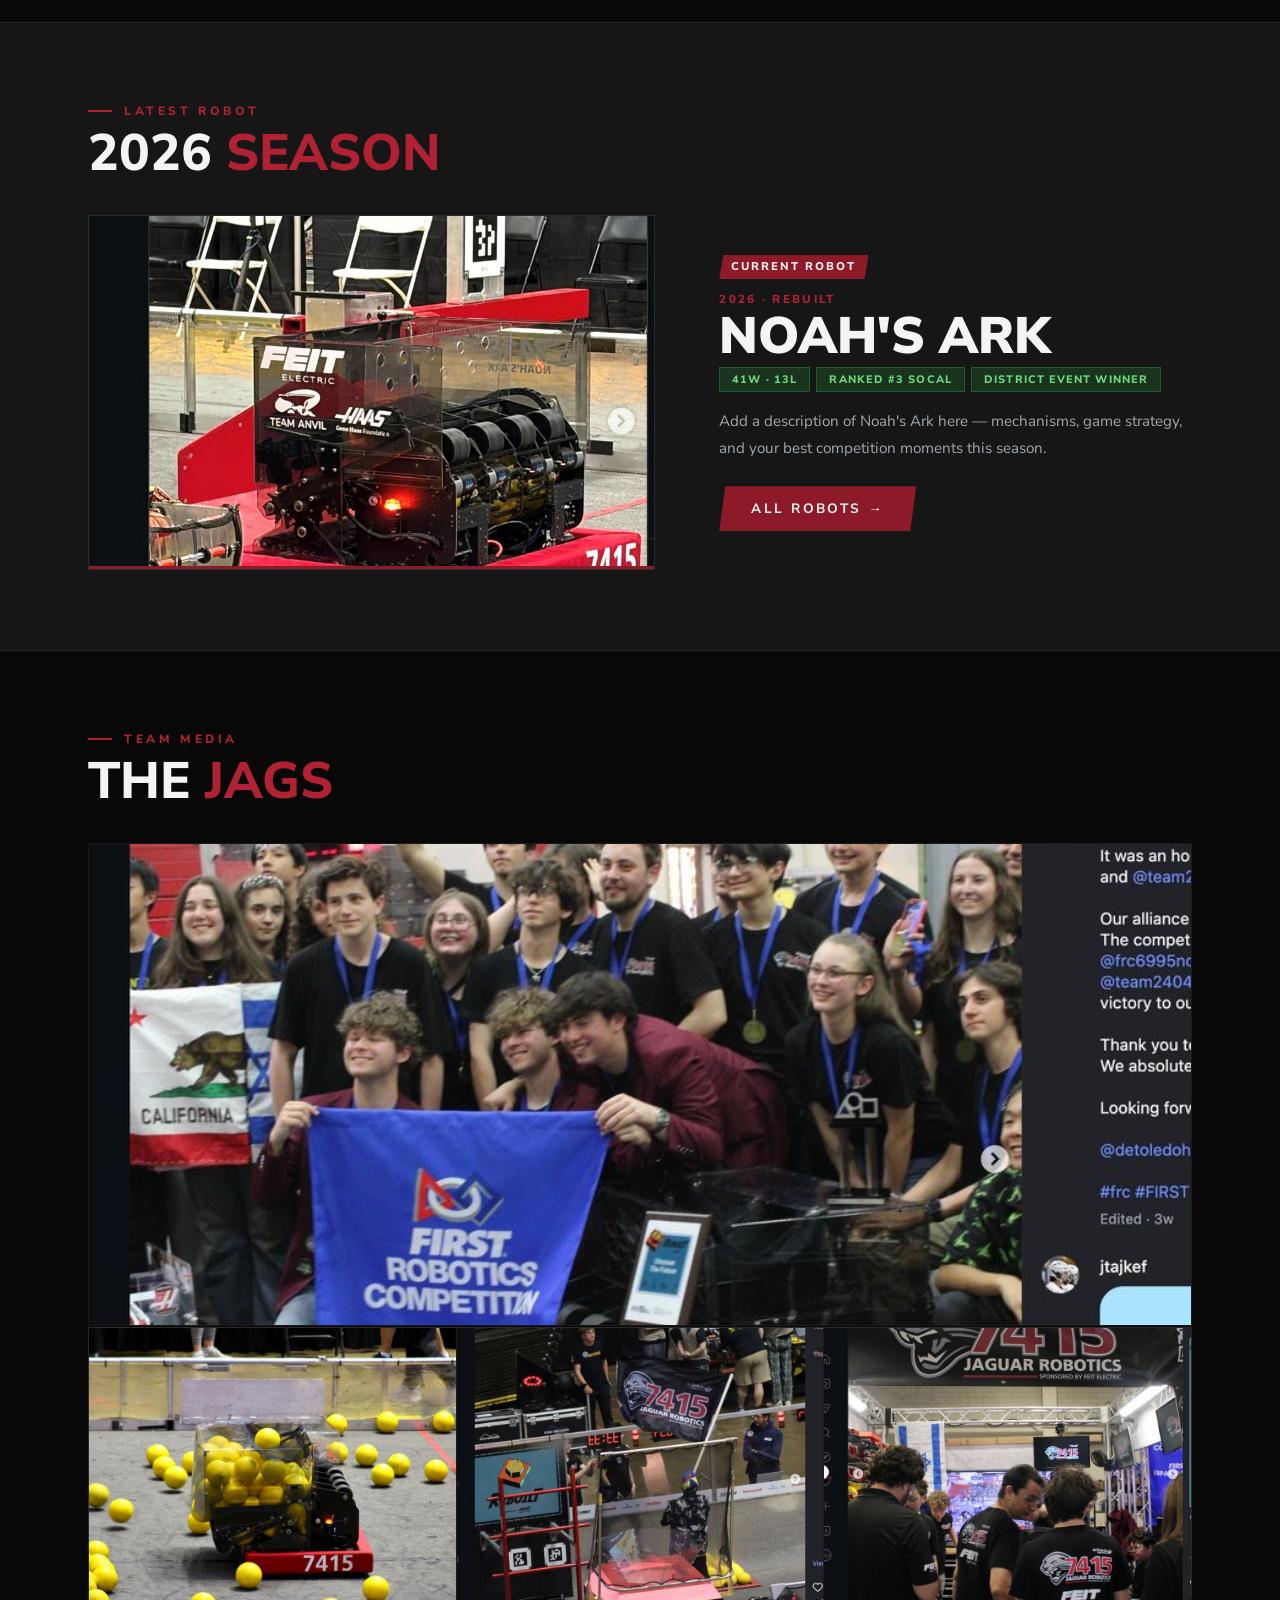
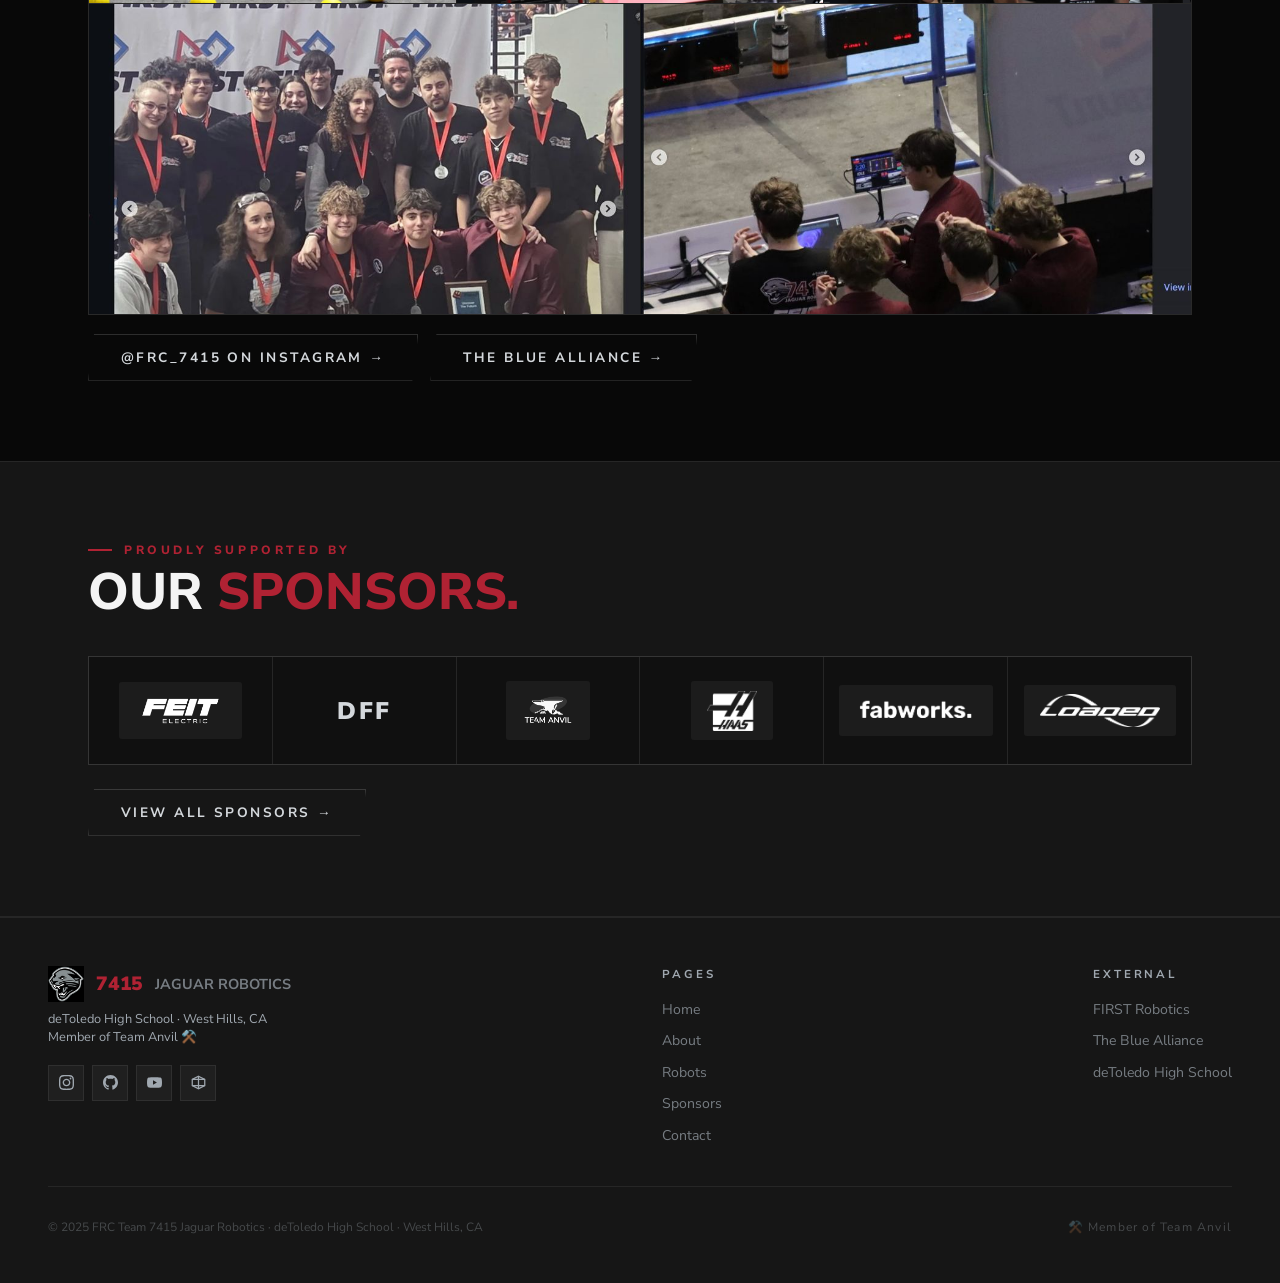
==== commit 68b7cf28: "Add files via upload" ====
--- a/index.html
+++ b/index.html
@@ -3,7 +3,7 @@
 <head>
   <meta charset="UTF-8"/><meta name="viewport" content="width=device-width,initial-scale=1.0"/>
   <title>Team 7415 | Jaguar Robotics</title>
-  <link rel="icon" type="image/png" href="[data-uri]">
+  <link rel="icon" type="image/png" href="favicon.png">
   <link rel="preconnect" href="https://fonts.googleapis.com">
   <link href="https://fonts.googleapis.com/css2?family=Nunito+Sans:ital,wght@0,400;0,600;0,700;0,800;0,900;1,800;1,900&display=swap" rel="stylesheet">
   <link rel="stylesheet" href="style.css">
